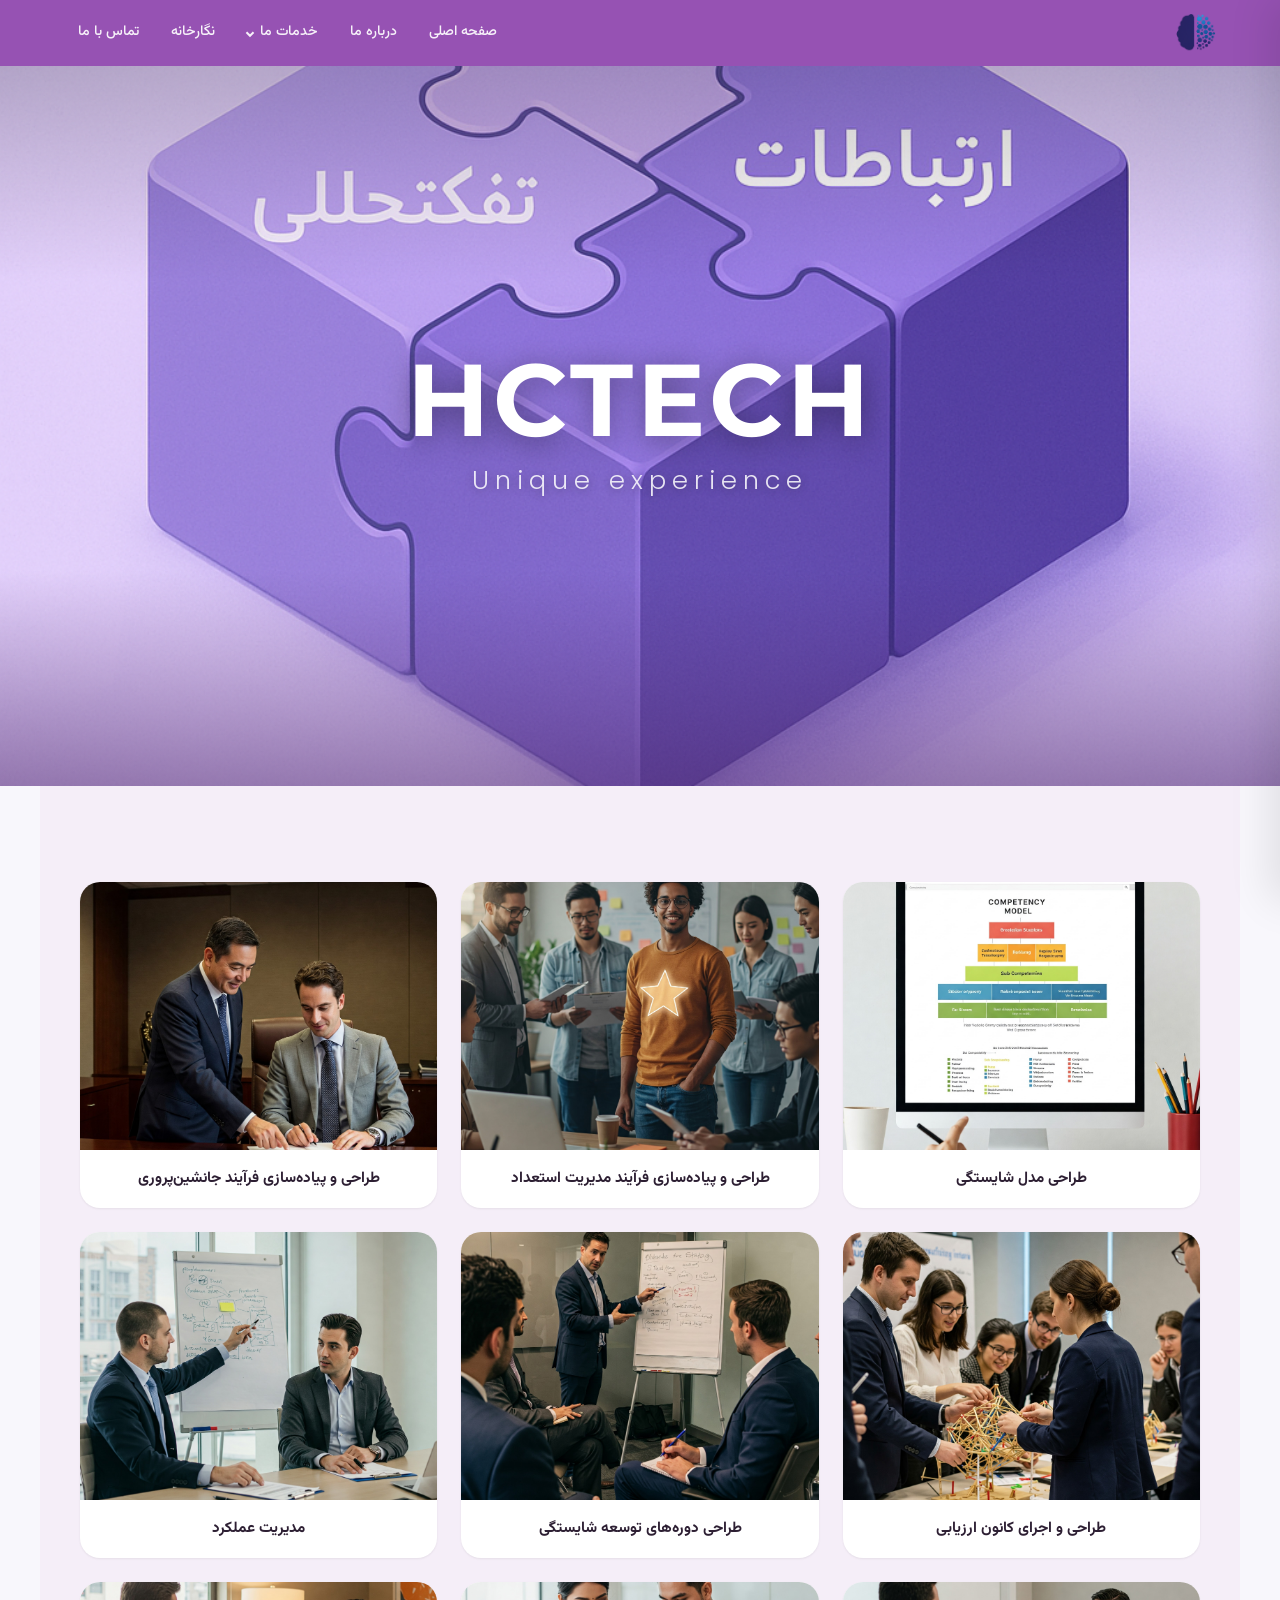
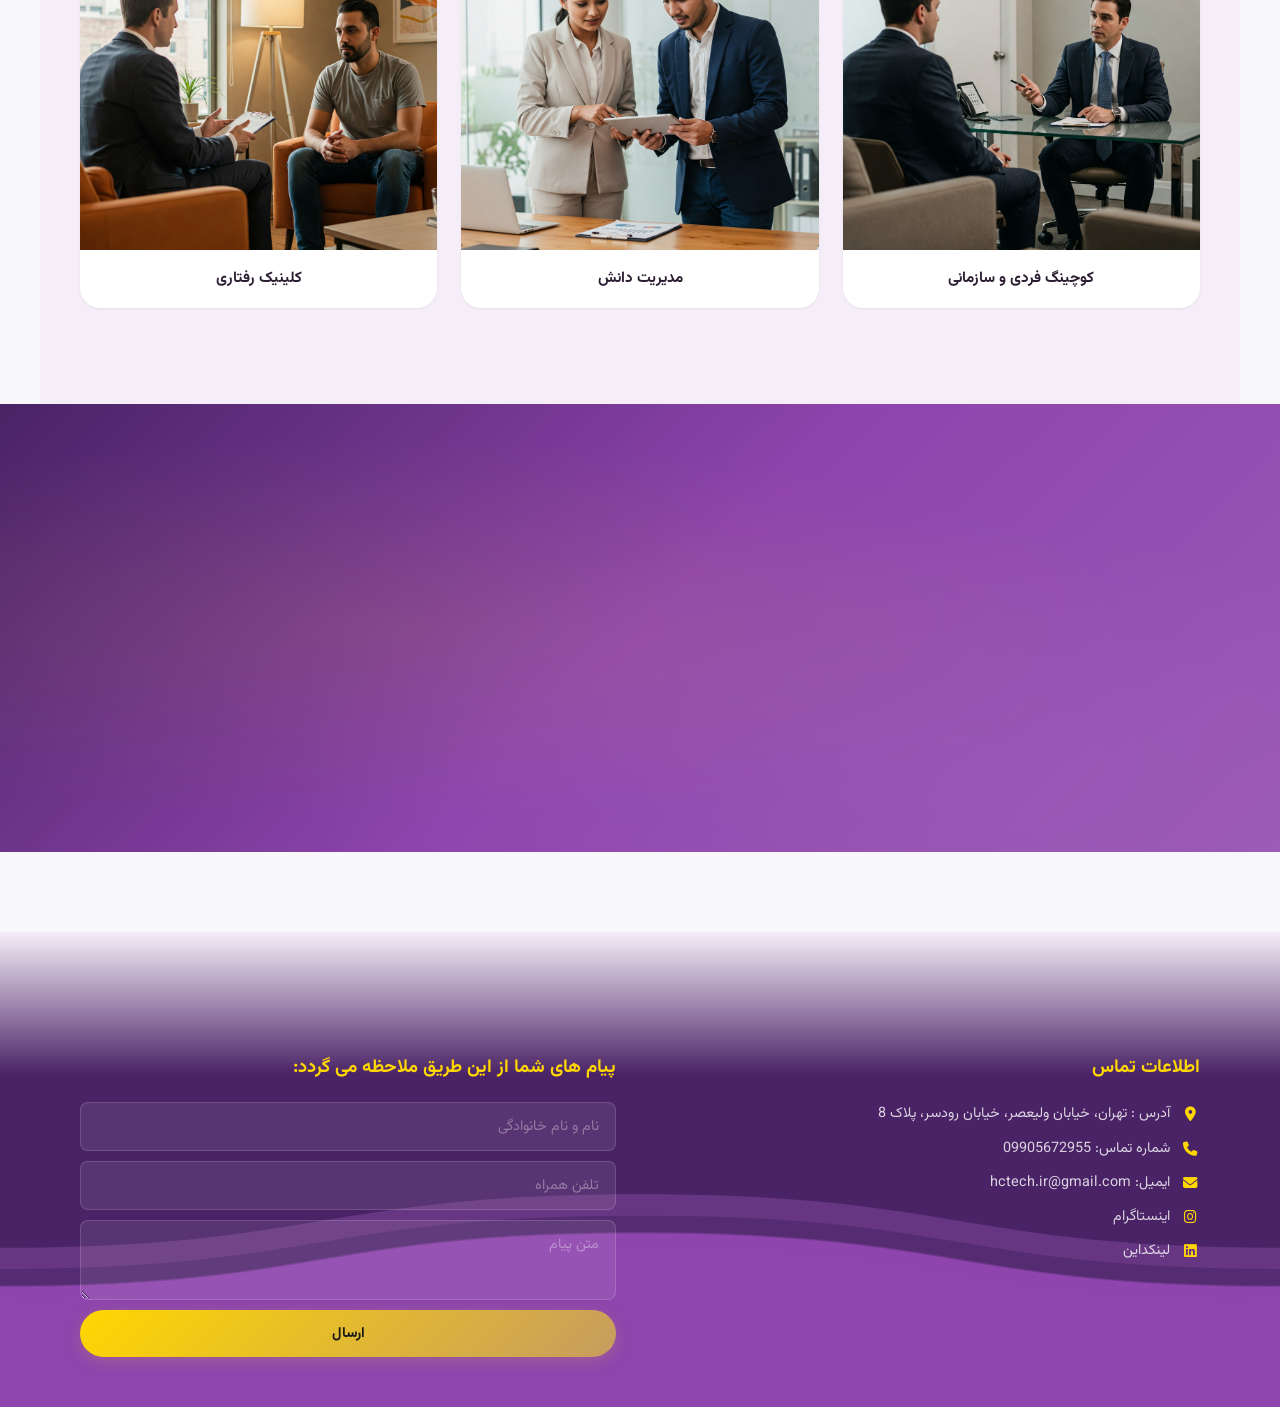
==== index.html @ 05dc85ad "Initial commit - HCTECH Premium v5.0" ====
<!DOCTYPE html>
<html lang="fa" dir="rtl">

<head>
    <meta charset="UTF-8">
    <meta name="viewport" content="width=device-width, initial-scale=1.0">
    <meta name="description"
        content="مدل شایستگی، مدیریت استعداد، مدیریت جانشین پروری، کانون ارزیابی، توسعه شایستگی، دوره های آموزشی، مدیریت عملکرد، مدیریت دانش، کلینیک رفتاری">
    <title>HCTECH | معماری فناوری‌های سرمایه انسانی</title>

    <!-- Preload فونت لوکال -->
    <link rel="preload" href="assets/fonts/Vazirmatn-Regular.ttf" as="font" type="font/ttf" crossorigin>
    <link rel="preload" href="assets/fonts/Vazirmatn-Bold.ttf" as="font" type="font/ttf" crossorigin>

    <!-- Styles -->
    <link rel="stylesheet" href="css/main.css">
    <link rel="stylesheet" href="css/animations.css">

    <!-- Font Awesome -->
    <link rel="stylesheet" href="https://cdnjs.cloudflare.com/ajax/libs/font-awesome/6.5.1/css/all.min.css">

    <!-- Google Fonts برای برندینگ -->
    <link href="https://fonts.googleapis.com/css2?family=Montserrat:wght@700&family=Poppins:wght@300&display=swap"
        rel="stylesheet">
</head>

<body>

    <!-- ==========================================
    HEADER
    =========================================== -->
    <header class="header">
        <div class="header-container">
            <a href="index.html" class="logo-link">
                <img src="./images/logo.png" alt="HCTECH" class="logo">
            </a>
            <nav>
                <ul>
                    <li><a href="index.html" class="active">صفحه اصلی</a></li>
                    <li><a href="about.html">درباره ما</a></li>
                    <li class="dropdown">
                        <a href="#" class="dropdown-btn">خدمات ما</a>
                        <div class="dropdown-content">
                            <a href="competency.html">طراحی مدل شایستگی</a>
                            <a href="tm.html">مدیریت استعداد</a>
                            <a href="sp.html">جانشین‌پروری</a>
                            <a href="assessmentcenter.html">کانون ارزیابی</a>
                            <a href="#">دوره‌های توسعه شایستگی</a>
                            <a href="#">مدیریت عملکرد</a>
                            <a href="#">کوچینگ</a>
                            <a href="#">مدیریت دانش</a>
                            <a href="#">کلینیک رفتاری</a>
                        </div>
                    </li>
                    <li><a href="#gallery">نگارخانه</a></li>
                    <li><a href="contact.html">تماس با ما</a></li>
                </ul>
            </nav>
        </div>
    </header>

    <!-- ==========================================
    VIDEO SECTION
    =========================================== -->
    <section class="video-section">
        <div class="video-wrapper">
            <video autoplay muted loop playsinline id="hero-video" poster="./images/model.png">
                <source src="./video/video 1.mp4" type="video/mp4">
            </video>
            <div class="video-overlay-text fade-in">
                <h1 class="video-overlay-title">HCTECH</h1>
                <p class="video-overlay-subtitle">Unique experience</p>
            </div>
        </div>
    </section>

    <!-- ==========================================
    SERVICES
    =========================================== -->
    <section id="services" class="services stagger-children">
        <div class="service-card">
            <a href="competency.html">
                <img src="./images/competency/competencymodelindex.jpg" alt="طراحی مدل شایستگی" loading="lazy">
                <h2>طراحی مدل شایستگی</h2>
            </a>
        </div>
        <div class="service-card">
            <a href="tm.html">
                <img src="./images/talent_managment/talentmanagmentindex.jpg" alt="مدیریت استعداد" loading="lazy">
                <h2>طراحی و پیاده‌سازی فرآیند مدیریت استعداد</h2>
            </a>
        </div>
        <div class="service-card">
            <a href="sp.html">
                <img src="./images/Succession_management/succissionplaningindex.jpg" alt="جانشین‌پروری" loading="lazy">
                <h2>طراحی و پیاده‌سازی فرآیند جانشین‌پروری</h2>
            </a>
        </div>
        <div class="service-card">
            <a href="assessmentcenter.html">
                <img src="./images/assessmentcenterindex.jpg" alt="کانون ارزیابی" loading="lazy">
                <h2>طراحی و اجرای کانون ارزیابی</h2>
            </a>
        </div>
        <div class="service-card">
            <img src="./images/learning/learningindex.jpg" alt="دوره‌های توسعه شایستگی" loading="lazy">
            <h2>طراحی دوره‌های توسعه شایستگی</h2>
        </div>
        <div class="service-card">
            <img src="./images/Performance_Management/PerformanceManagementindex.jpg" alt="مدیریت عملکرد"
                loading="lazy">
            <h2>مدیریت عملکرد</h2>
        </div>
        <div class="service-card">
            <img src="./images/coaching/coachingindex.jpg" alt="کوچینگ" loading="lazy">
            <h2>کوچینگ فردی و سازمانی</h2>
        </div>
        <div class="service-card">
            <img src="./images/Knowledge_management/Knowledgemanagementindex.jpg" alt="مدیریت دانش" loading="lazy">
            <h2>مدیریت دانش</h2>
        </div>
        <div class="service-card">
            <img src="./images/Behavioral_clinic/Behavioralclinicindex.jpg" alt="کلینیک رفتاری" loading="lazy">
            <h2>کلینیک رفتاری</h2>
        </div>
    </section>

    <!-- ==========================================
    STATISTICS
    =========================================== -->
    <section class="statistics-section">
        <div class="statistics-container">
            <div class="stat-item fade-in-up">
                <div class="stat-icon"><i class="fas fa-users-cog"></i></div>
                <div class="stat-number">
                    <span class="counter" data-target="6000">0</span>
                    <span class="stat-unit">نفر</span>
                </div>
                <h3 class="stat-title">ارزیابی شده در کانون ارزیابی</h3>
            </div>
            <div class="stat-item fade-in-up">
                <div class="stat-icon"><i class="fas fa-graduation-cap"></i></div>
                <div class="stat-number">
                    <span class="counter" data-target="700">0</span>
                    <span class="stat-unit">نفر</span>
                </div>
                <h3 class="stat-title">توسعه یافته در دوره‌های توسعه</h3>
            </div>
            <div class="stat-item fade-in-up">
                <div class="stat-icon"><i class="fas fa-chart-line"></i></div>
                <div class="stat-number">
                    <span class="counter" data-target="70">0</span>
                    <span class="stat-unit">مدل</span>
                </div>
                <h3 class="stat-title">مدل شایستگی طراحی شده</h3>
            </div>
        </div>
    </section>

    <!-- ==========================================
    FOOTER
    =========================================== -->
    <footer>
        <div class="wave-container">
            <svg viewBox="0 0 120 28" preserveAspectRatio="none">
                <defs>
                    <filter id="goo">
                        <feGaussianBlur in="SourceGraphic" stdDeviation="1" result="blur" />
                        <feColorMatrix in="blur" mode="matrix" values="1 0 0 0 0  0 1 0 0 0  0 0 1 0 0  0 0 0 13 -9"
                            result="goo" />
                        <xfeBlend in="SourceGraphic" in2="goo" />
                    </filter>
                    <path id="wave"
                        d="M 0,10 C 30,10 30,15 60,15 90,15 90,10 120,10 150,10 150,15 180,15 210,15 210,10 240,10 v 28 h -240 z" />
                </defs>
                <use id="wave3" class="wave" xlink:href="#wave" x="0" y="-2"></use>
                <use id="wave2" class="wave" xlink:href="#wave" x="0" y="0"></use>
                <g class="gooeff" filter="url(#goo)">
                    <circle class="drop drop1" cx="20" cy="2" r="8.8" />
                    <circle class="drop drop2" cx="25" cy="2.5" r="7.5" />
                    <circle class="drop drop3" cx="16" cy="2.8" r="9.2" />
                    <circle class="drop drop4" cx="18" cy="2" r="8.8" />
                    <circle class="drop drop5" cx="22" cy="2.5" r="7.5" />
                    <circle class="drop drop6" cx="26" cy="2.8" r="9.2" />
                    <circle class="drop drop1" cx="5" cy="4.4" r="8.8" />
                    <circle class="drop drop2" cx="5" cy="4.1" r="7.5" />
                    <circle class="drop drop3" cx="8" cy="3.8" r="9.2" />
                    <circle class="drop drop4" cx="3" cy="4.4" r="8.8" />
                    <circle class="drop drop5" cx="7" cy="4.1" r="7.5" />
                    <circle class="drop drop6" cx="10" cy="4.3" r="9.2" />
                    <circle class="drop drop1" cx="1.2" cy="5.4" r="8.8" />
                    <circle class="drop drop2" cx="5.2" cy="5.1" r="7.5" />
                    <circle class="drop drop3" cx="10.2" cy="5.3" r="9.2" />
                    <circle class="drop drop4" cx="3.2" cy="5.4" r="8.8" />
                    <circle class="drop drop5" cx="14.2" cy="5.1" r="7.5" />
                    <circle class="drop drop6" cx="17.2" cy="4.8" r="9.2" />
                    <use id="wave1" class="wave" xlink:href="#wave" x="0" y="1" />
                </g>
            </svg>
        </div>
        <div class="footer-container">
            <div class="contact-info">
                <h3>اطلاعات تماس</h3>
                <p><i class="fas fa-map-marker-alt"></i> آدرس : تهران، خیابان ولیعصر، خیابان رودسر، پلاک 8</p>
                <p><i class="fas fa-phone"></i> شماره تماس: 09905672955</p>
                <p><i class="fas fa-envelope"></i> ایمیل: hctech.ir@gmail.com</p>
                <p><i class="fab fa-instagram"></i> <a href="#">اینستاگرام</a></p>
                <p><i class="fab fa-linkedin"></i> <a href="#">لینکداین</a></p>
            </div>
            <div class="message-box">
                <h3>پیام های شما از این طریق ملاحظه می گردد:</h3>
                <form>
                    <input type="text" placeholder="نام و نام خانوادگی" required>
                    <input type="email" placeholder="تلفن همراه" required>
                    <textarea placeholder="متن پیام" required></textarea>
                    <button type="submit">ارسال</button>
                </form>
            </div>
        </div>
    </footer>

    <script src="js/main.js"></script>
</body>

</html>
---- css/main.css ----
/* ========================================
   HCTECH PREMIUM CSS v5.0
   طراحی از صفر — مینیمال لوکس
   ======================================== */

/* ===========================================
   ۱. @font-face — فونت لوکال Vazirmatn
   =========================================== */
@font-face {
    font-family: 'Vazirmatn';
    src: url('../assets/fonts/Vazirmatn-Light.ttf') format('truetype');
    font-weight: 300;
    font-style: normal;
    font-display: swap;
}

@font-face {
    font-family: 'Vazirmatn';
    src: url('../assets/fonts/Vazirmatn-Regular.ttf') format('truetype');
    font-weight: 400;
    font-style: normal;
    font-display: swap;
}

@font-face {
    font-family: 'Vazirmatn';
    src: url('../assets/fonts/Vazirmatn-Medium.ttf') format('truetype');
    font-weight: 500;
    font-style: normal;
    font-display: swap;
}

@font-face {
    font-family: 'Vazirmatn';
    src: url('../assets/fonts/Vazirmatn-Bold.ttf') format('truetype');
    font-weight: 700;
    font-style: normal;
    font-display: swap;
}

/* ===========================================
   ۲. CSS Variables — Design Tokens
   =========================================== */
:root {
    --color-primary: #8e44ad;
    --color-primary-light: #9b59b6;
    --color-primary-lighter: #c39bd3;
    --color-primary-dark: #4a2366;
    --color-primary-bg: #f5eef8;
    --color-accent: #FFD700;
    --color-gold: #c79c60;
    --color-white: #ffffff;
    --color-white-soft: #fafafa;
    --color-gray-50: #f8f9fa;
    --color-gray-100: #f3f4f6;
    --color-gray-200: #e5e7eb;
    --color-gray-300: #d1d5db;
    --color-gray-400: #9ca3af;
    --color-gray-500: #6b7280;
    --color-gray-600: #4b5563;
    --color-text: #2d1f33;
    --color-text-secondary: #5c4d63;
    --color-text-muted: #8a7d91;
    --glass-bg: rgba(255, 255, 255, 0.6);
    --glass-bg-strong: rgba(255, 255, 255, 0.85);
    --glass-border: 1px solid rgba(255, 255, 255, 0.6);
    --glass-blur: blur(16px) saturate(180%);
    --shadow-sm: 0 1px 3px rgba(0, 0, 0, 0.04), 0 1px 2px rgba(0, 0, 0, 0.03);
    --shadow-md: 0 4px 16px -4px rgba(0, 0, 0, 0.06), 0 2px 8px -4px rgba(0, 0, 0, 0.03);
    --shadow-lg: 0 12px 30px -8px rgba(0, 0, 0, 0.08), 0 4px 12px -6px rgba(0, 0, 0, 0.04);
    --shadow-xl: 0 20px 50px -10px rgba(0, 0, 0, 0.1), 0 8px 20px -8px rgba(0, 0, 0, 0.05);
    --radius-sm: 8px;
    --radius-md: 14px;
    --radius-lg: 20px;
    --radius-xl: 24px;
    --radius-2xl: 30px;
    --radius-full: 9999px;
    --transition-fast: 0.15s ease;
    --transition-base: 0.25s ease;
    --transition-slow: 0.4s ease;
    --section-gap: clamp(3rem, 8vw, 6rem);
    --container-padding: clamp(1rem, 4vw, 2.5rem);
    --container-max: 1200px;
}

/* ===========================================
   ۳. Reset
   =========================================== */
*,
*::before,
*::after {
    margin: 0;
    padding: 0;
    box-sizing: border-box;
}

html {
    scroll-behavior: smooth;
    font-size: 16px;
    -webkit-text-size-adjust: 100%;
}

body {
    font-family: 'Vazirmatn', 'Vazir', Tahoma, system-ui, -apple-system, sans-serif;
    background: #f8f7fc;
    color: var(--color-text);
    direction: rtl;
    line-height: 1.7;
    overflow-x: hidden;
    -webkit-font-smoothing: antialiased;
}

::selection {
    background: var(--color-primary);
    color: #fff;
}

img,
video {
    max-width: 100%;
    height: auto;
    display: block;
}

a {
    color: inherit;
    text-decoration: none;
}

ul {
    list-style: none;
}

button {
    cursor: pointer;
    font-family: inherit;
    border: none;
    background: none;
}

input,
textarea {
    font-family: inherit;
    font-size: inherit;
}

.container {
    max-width: var(--container-max);
    margin: 0 auto;
    padding: 0 var(--container-padding);
}

.section-title {
    font-size: clamp(1.6rem, 3.5vw, 2.4rem);
    color: var(--color-primary);
    text-align: center;
    margin-bottom: 3rem;
    font-weight: 700;
    position: relative;
}

.section-title::after {
    content: '';
    display: block;
    width: 60px;
    height: 3px;
    background: linear-gradient(90deg, var(--color-primary), var(--color-primary-light));
    margin: 14px auto 0;
    border-radius: 2px;
}

.text-center {
    text-align: center;
}

/* ===========================================
   ۴. Scrollbar
   =========================================== */
::-webkit-scrollbar {
    width: 6px;
}

::-webkit-scrollbar-track {
    background: transparent;
}

::-webkit-scrollbar-thumb {
    background: var(--color-primary-lighter);
    border-radius: 10px;
}

::-webkit-scrollbar-thumb:hover {
    background: var(--color-primary);
}

/* ===========================================
   ۵. HEADER
   =========================================== */
.header {
    position: sticky;
    top: 0;
    z-index: 1000;
    background: rgba(142, 68, 173, 0.92);
    backdrop-filter: blur(16px);
    -webkit-backdrop-filter: blur(16px);
    transition: background 0.3s ease, box-shadow 0.3s ease;
}

.header-scrolled {
    background: rgba(255, 255, 255, 0.94);
    backdrop-filter: blur(20px);
    -webkit-backdrop-filter: blur(20px);
    box-shadow: 0 2px 20px rgba(0, 0, 0, 0.06);
}

.header-container {
    display: flex;
    align-items: center;
    justify-content: space-between;
    max-width: 1200px;
    margin: 0 auto;
    padding: 0 1.5rem;
    height: 66px;
    transition: height 0.3s ease;
}

.header-scrolled .header-container {
    height: 58px;
}

/* لوگو — فقط یک تعریف */
.header .logo {
    height: 40px;
    width: auto;
    object-fit: contain;
    transition: height 0.3s ease;
    display: block;
}

.header-scrolled .logo {
    height: 34px;
}

/* Navigation */
.header nav {
    display: flex;
    align-items: center;
}

.header nav ul {
    display: flex;
    align-items: center;
    gap: 4px;
}

.header nav ul li {
    position: relative;
}

.header nav ul li>a {
    display: flex;
    align-items: center;
    gap: 3px;
    padding: 8px 14px;
    color: rgba(255, 255, 255, 0.92);
    font-size: 0.88rem;
    font-weight: 500;
    border-radius: 8px;
    transition: all 0.2s ease;
    white-space: nowrap;
}

.header nav ul li>a:hover {
    color: #fff;
    background: rgba(255, 255, 255, 0.12);
}

.header-scrolled nav ul li>a {
    color: #333;
}

.header-scrolled nav ul li>a:hover {
    color: #8e44ad;
    background: rgba(142, 68, 173, 0.06);
}

/* Dropdown */
.dropdown-btn::after {
    content: '';
    display: inline-block;
    width: 6px;
    height: 6px;
    border-left: 2px solid currentColor;
    border-bottom: 2px solid currentColor;
    transform: rotate(-45deg);
    margin-right: 4px;
    transition: transform 0.2s ease;
}

.dropdown:hover .dropdown-btn::after {
    transform: rotate(135deg);
}

.dropdown-content {
    position: absolute;
    top: calc(100% + 2px);
    right: 0;
    min-width: 250px;
    background: #fff;
    border-radius: 14px;
    box-shadow: 0 20px 50px rgba(0, 0, 0, 0.12), 0 0 0 1px rgba(0, 0, 0, 0.04);
    padding: 8px 0;
    opacity: 0;
    visibility: hidden;
    transform: translateY(4px);
    transition: all 0.2s ease;
    z-index: 200;
}

.dropdown:hover .dropdown-content {
    opacity: 1;
    visibility: visible;
    transform: translateY(0);
}

.dropdown-content a {
    display: block !important;
    padding: 11px 20px !important;
    color: #333 !important;
    font-size: 0.85rem !important;
    font-weight: 400 !important;
    text-align: right !important;
    border-radius: 0 !important;
    margin: 0 !important;
    transition: all 0.15s ease !important;
}

.dropdown-content a:hover {
    background: #f5eef8 !important;
    color: #8e44ad !important;
    padding-right: 26px !important;
}

/* Hamburger */
.hamburger {
    display: none;
    flex-direction: column;
    gap: 5px;
    cursor: pointer;
    z-index: 3001;
    padding: 6px;
}

.hamburger span {
    display: block;
    width: 24px;
    height: 2px;
    background: #fff;
    border-radius: 2px;
    transition: all 0.3s ease;
}

.header-scrolled .hamburger span {
    background: #8e44ad;
}

.hamburger.active span:nth-child(1) {
    transform: translateY(7px) rotate(45deg);
}

.hamburger.active span:nth-child(2) {
    opacity: 0;
}

.hamburger.active span:nth-child(3) {
    transform: translateY(-7px) rotate(-45deg);
}

/* Mobile Menu */
.mobile-menu {
    position: fixed;
    top: 0;
    right: 0;
    width: min(300px, 82vw);
    height: 100vh;
    height: 100dvh;
    background: #fff;
    z-index: 3000;
    transform: translateX(100%);
    transition: transform 0.35s cubic-bezier(0.4, 0, 0.2, 1);
    padding: 80px 20px 30px;
    display: flex;
    flex-direction: column;
    gap: 2px;
    box-shadow: -10px 0 40px rgba(0, 0, 0, 0.1);
    overflow-y: auto;
}

.mobile-menu.active {
    transform: translateX(0);
}

.mobile-menu a {
    display: block;
    padding: 13px 16px;
    font-size: 0.98rem;
    font-weight: 500;
    color: #333;
    border-radius: 10px;
    transition: all 0.2s ease;
}

.mobile-menu a:hover {
    background: #f5eef8;
    color: #8e44ad;
}

.mobile-menu .dropdown-services {
    border-top: 1px solid #eee;
    margin-top: 6px;
    padding-top: 6px;
}

.mobile-menu .dropdown-services a {
    font-size: 0.88rem;
    padding-right: 22px;
    color: #555;
}

.mobile-menu-overlay {
    position: fixed;
    inset: 0;
    background: rgba(0, 0, 0, 0.4);
    z-index: 2999;
    opacity: 0;
    visibility: hidden;
    transition: all 0.3s ease;
}

.mobile-menu-overlay.active {
    opacity: 1;
    visibility: visible;
}

@media (max-width: 991px) {
    .header nav {
        display: none;
    }

    .hamburger {
        display: flex;
    }
}

@media (max-width: 480px) {
    .header-container {
        height: 58px;
        padding: 0 1rem;
    }

    .header .logo {
        height: 32px;
    }
}

/* ===========================================
   ۶. INDEX PAGE — Video Section
   =========================================== */
.video-section {
    position: relative;
    background: #000;
}

.video-wrapper {
    position: relative;
    width: 100%;
    aspect-ratio: 16/9;
    max-height: 85vh;
    overflow: hidden;
}

.video-wrapper::after {
    content: '';
    position: absolute;
    inset: 0;
    background: linear-gradient(to bottom, rgba(0, 0, 0, 0.2) 0%, rgba(0, 0, 0, 0) 30%, rgba(0, 0, 0, 0) 70%, rgba(74, 35, 102, 0.5) 100%);
    pointer-events: none;
    z-index: 2;
}

#hero-video {
    width: 100%;
    height: 100%;
    object-fit: cover;
    position: absolute;
    top: 0;
    left: 0;
}

.video-overlay-text {
    position: absolute;
    top: 50%;
    left: 50%;
    transform: translate(-50%, -50%);
    z-index: 3;
    text-align: center;
    pointer-events: none;
}

.video-overlay-title {
    font-family: 'Montserrat', system-ui, -apple-system, sans-serif;
    font-size: clamp(3rem, 8vw, 7rem);
    font-weight: 700;
    color: #fff;
    letter-spacing: 4px;
    text-shadow: 0 4px 30px rgba(0, 0, 0, 0.4);
    line-height: 1;
    margin-bottom: 0.5rem;
}

.video-overlay-subtitle {
    font-family: 'Poppins', system-ui, -apple-system, sans-serif;
    font-size: clamp(1rem, 2.5vw, 1.6rem);
    color: rgba(255, 255, 255, 0.85);
    letter-spacing: 6px;
    font-weight: 300;
    text-shadow: 0 2px 10px rgba(0, 0, 0, 0.3);
}

/* ===========================================
   ۷. Services Grid
   =========================================== */
.services {
    display: grid;
    grid-template-columns: repeat(auto-fill, minmax(280px, 1fr));
    gap: 1.5rem;
    padding: var(--section-gap) var(--container-padding);
    background: var(--color-primary-bg);
    max-width: var(--container-max);
    margin: 0 auto;
}

.service-card {
    background: #fff;
    border-radius: var(--radius-lg);
    overflow: hidden;
    box-shadow: var(--shadow-sm);
    transition: all 0.35s ease;
    cursor: pointer;
}

.service-card:hover {
    transform: translateY(-6px);
    box-shadow: var(--shadow-lg);
}

.service-card img {
    width: 100%;
    aspect-ratio: 4/3;
    object-fit: cover;
    transition: transform 0.5s ease;
}

.service-card:hover img {
    transform: scale(1.04);
}

.service-card h2 {
    padding: 1rem 1.2rem;
    font-size: 0.95rem;
    font-weight: 600;
    color: var(--color-text);
    transition: color 0.2s ease;
    text-align: center;
}

.service-card:hover h2 {
    color: var(--color-primary);
}

.service-card a {
    display: block;
    color: inherit;
}

/* ===========================================
   ۸. Statistics
   =========================================== */
.statistics-section {
    background: linear-gradient(135deg, #4a2366 0%, #8e44ad 50%, #9b59b6 100%);
    padding: var(--section-gap) 0;
    margin-bottom: 80px;
    position: relative;
    overflow: hidden;
}

.statistics-section::before {
    content: '';
    position: absolute;
    inset: 0;
    background: radial-gradient(ellipse at 30% 50%, rgba(255, 215, 0, 0.08) 0%, transparent 60%),
        radial-gradient(ellipse at 70% 80%, rgba(255, 255, 255, 0.04) 0%, transparent 50%);
    pointer-events: none;
}

.statistics-container {
    display: grid;
    grid-template-columns: repeat(auto-fit, minmax(260px, 1fr));
    gap: 2rem;
    max-width: var(--container-max);
    margin: 0 auto;
    padding: 0 var(--container-padding);
}

.stat-item {
    background: rgba(255, 255, 255, 0.1);
    backdrop-filter: blur(10px);
    -webkit-backdrop-filter: blur(10px);
    border: 1px solid rgba(255, 255, 255, 0.15);
    border-radius: var(--radius-lg);
    padding: 2rem 1.5rem;
    text-align: center;
    transition: all 0.3s ease;
}

.stat-item:hover {
    background: rgba(255, 255, 255, 0.16);
    transform: translateY(-4px);
    box-shadow: 0 12px 30px rgba(0, 0, 0, 0.15);
}

.stat-icon {
    font-size: 2.4rem;
    color: var(--color-accent);
    margin-bottom: 1rem;
}

.stat-number {
    font-size: 2.8rem;
    font-weight: 800;
    color: #fff;
    display: flex;
    align-items: center;
    justify-content: center;
    gap: 4px;
}

.stat-unit {
    font-size: 1.2rem;
    color: rgba(255, 255, 255, 0.6);
    font-weight: 400;
}

.stat-title {
    font-size: 0.92rem;
    color: rgba(255, 255, 255, 0.8);
    margin-top: 0.5rem;
    font-weight: 400;
}

/* ===========================================
   ۹. FOOTER
   =========================================== */
footer {
    position: relative;
    color: #fff;
    text-align: center;
    overflow: hidden;
    padding: 120px 0 50px;
    background: linear-gradient(180deg, var(--color-primary-bg) 0%, var(--color-primary-dark) 30%);
}

.footer-container {
    display: flex;
    justify-content: space-between;
    gap: 3rem;
    max-width: var(--container-max);
    margin: 0 auto;
    padding: 0 var(--container-padding);
    text-align: right;
    position: relative;
    z-index: 2;
}

.contact-info,
.message-box {
    width: 48%;
}

.contact-info h3,
.message-box h3 {
    color: var(--color-accent);
    margin-bottom: 1.2rem;
    font-size: 1.15rem;
}

.contact-info p {
    display: flex;
    align-items: center;
    gap: 10px;
    margin-bottom: 0.6rem;
    color: rgba(255, 255, 255, 0.8);
    font-size: 0.9rem;
}

.contact-info i {
    color: var(--color-accent);
    width: 20px;
    text-align: center;
}

.contact-info a {
    color: rgba(255, 255, 255, 0.8);
    transition: color 0.2s ease;
}

.contact-info a:hover {
    color: var(--color-accent);
}

.message-box form {
    display: flex;
    flex-direction: column;
    gap: 10px;
}

.message-box input,
.message-box textarea {
    padding: 12px 16px;
    border: 1px solid rgba(255, 255, 255, 0.15);
    border-radius: var(--radius-sm);
    background: rgba(255, 255, 255, 0.08);
    color: #fff;
    font-size: 0.9rem;
    transition: all 0.2s ease;
}

.message-box input:focus,
.message-box textarea:focus {
    outline: none;
    border-color: var(--color-accent);
    background: rgba(255, 255, 255, 0.14);
}

.message-box input::placeholder,
.message-box textarea::placeholder {
    color: rgba(255, 255, 255, 0.35);
}

.message-box textarea {
    min-height: 80px;
    resize: vertical;
}

.message-box button {
    padding: 12px 20px;
    background: linear-gradient(135deg, var(--color-accent), var(--color-gold));
    color: #1a1a1a;
    border: none;
    border-radius: var(--radius-full);
    font-weight: 700;
    font-size: 0.9rem;
    cursor: pointer;
    transition: all 0.25s ease;
    box-shadow: 0 4px 15px rgba(199, 156, 96, 0.3);
}

.message-box button:hover {
    transform: translateY(-3px);
    box-shadow: 0 8px 25px rgba(199, 156, 96, 0.4);
}

/* Wave */
.wave-container {
    position: absolute;
    bottom: 0;
    width: 100%;
    height: 100%;
    pointer-events: none;
}

.wave-container svg {
    width: 100%;
    overflow: visible;
    position: absolute;
    bottom: 0;
}

.wave {
    fill: var(--color-primary);
}

#wave1 {
    animation: waveSlide 8s linear infinite;
}

#wave2 {
    animation: waveSlide 12s linear infinite reverse;
    opacity: 0.6;
    fill: var(--color-primary-dark);
}

#wave3 {
    animation: waveSlide 16s linear infinite;
    opacity: 0.35;
    fill: var(--color-primary-light);
}

@keyframes waveSlide {
    to {
        transform: translateX(-100%);
    }
}

.drop {
    fill: var(--color-primary);
    animation: dropFloat 4s ease-in-out infinite;
}

.drop1 {
    animation-duration: 3.5s;
}

.drop2 {
    animation-delay: 1.2s;
    animation-duration: 3s;
}

.drop3 {
    animation-delay: 2.4s;
    animation-duration: 3.8s;
}

.drop4 {
    animation-delay: 0.6s;
    animation-duration: 4.2s;
}

.drop5 {
    animation-delay: 1.8s;
    animation-duration: 3.2s;
}

.drop6 {
    animation-delay: 3s;
    animation-duration: 4.5s;
}

@keyframes dropFloat {
    0% {
        transform: translateY(25px);
        opacity: 1;
    }

    40% {
        transform: translateY(-18px) scale(0.2);
        opacity: 0.6;
    }

    40.001% {
        transform: translateY(25px) scale(1);
        opacity: 1;
    }

    100% {
        transform: translateY(25px);
        opacity: 1;
    }
}

.gooeff {
    filter: url(#goo);
}

/* ===========================================
   ۱۰. RESPONSIVE
   =========================================== */
@media (max-width: 991px) {
    .footer-container {
        flex-direction: column;
        gap: 2rem;
    }

    .contact-info,
    .message-box {
        width: 100%;
    }
}

@media (max-width: 767px) {
    .services {
        grid-template-columns: repeat(2, 1fr);
        gap: 1rem;
    }

    .service-card h2 {
        font-size: 0.82rem;
        padding: 0.8rem;
    }

    .statistics-container {
        grid-template-columns: 1fr;
    }

    .stat-number {
        font-size: 2.2rem;
    }
}

@media (max-width: 480px) {
    .services {
        grid-template-columns: 1fr 1fr;
        gap: 0.7rem;
    }

    .video-overlay-title {
        font-size: 2rem;
    }

    .video-overlay-subtitle {
        font-size: 0.8rem;
        letter-spacing: 3px;
    }
}

@media (prefers-reduced-motion: reduce) {

    *,
    *::before,
    *::after {
        animation-duration: 0.01ms !important;
        transition-duration: 0.01ms !important;
    }
}

/* ===========================================
   صفحات داخلی
   =========================================== */
.page-hero {
    position: relative;
    background: linear-gradient(135deg, #4a2366 0%, #8e44ad 50%, #9b59b6 100%);
    padding: clamp(3rem, 8vw, 6rem) 0;
    text-align: center;
    color: #fff;
    overflow: hidden;
}

.page-hero::before {
    content: '';
    position: absolute;
    inset: 0;
    background: radial-gradient(ellipse at 30% 50%, rgba(255, 215, 0, 0.06) 0%, transparent 60%);
    pointer-events: none;
}

.page-hero-overlay {
    position: absolute;
    inset: 0;
    background: linear-gradient(135deg, rgba(74, 35, 102, 0.85), rgba(142, 68, 173, 0.7));
    z-index: 1;
}

.page-hero-content {
    position: relative;
    z-index: 2;
}

.page-hero-content h1 {
    font-size: clamp(2rem, 5vw, 3.5rem);
    font-weight: 800;
    margin-bottom: 0.5rem;
    letter-spacing: -0.02em;
}

.page-hero-content p {
    font-size: clamp(1rem, 2vw, 1.3rem);
    opacity: 0.8;
}

.our-story {
    padding: var(--section-gap) 0;
    background: #fff;
}

.story-content {
    display: grid;
    grid-template-columns: 1fr 1fr;
    gap: clamp(2rem, 5vw, 4rem);
    align-items: center;
}

.story-text h1 {
    font-size: clamp(1.8rem, 3.5vw, 2.5rem);
    color: var(--color-primary);
    margin-bottom: 1.5rem;
    font-weight: 700;
}

.story-text p {
    margin-bottom: 1rem;
    font-size: 0.95rem;
    color: var(--color-text-secondary);
    line-height: 1.9;
    text-align: justify;
}

.story-image img {
    width: 100%;
    border-radius: var(--radius-xl);
    box-shadow: var(--shadow-lg);
    transition: transform 0.4s ease;
}

.story-image img:hover {
    transform: scale(1.02);
}

.achievements {
    background: linear-gradient(135deg, #4a2366 0%, #8e44ad 50%, #9b59b6 100%);
    padding: var(--section-gap) 0;
    color: #fff;
    position: relative;
}

.achievements .section-title {
    color: #fff;
}

.achievements .section-title::after {
    background: rgba(255, 255, 255, 0.4);
}

.stats-grid {
    display: grid;
    grid-template-columns: repeat(4, 1fr);
    gap: 1.5rem;
}

.stats-grid .stat-item {
    background: rgba(255, 255, 255, 0.1);
    backdrop-filter: blur(10px);
    -webkit-backdrop-filter: blur(10px);
    border: 1px solid rgba(255, 255, 255, 0.15);
    border-radius: var(--radius-lg);
    padding: 2rem 1rem;
    text-align: center;
    transition: all 0.3s ease;
}

.stats-grid .stat-item:hover {
    background: rgba(255, 255, 255, 0.16);
    transform: translateY(-4px);
}

.stats-grid .stat-item i {
    font-size: 2.2rem;
    margin-bottom: 0.8rem;
    color: var(--color-accent);
}

.stats-grid .stat-item h3 {
    font-size: 2rem;
    font-weight: 800;
    margin-bottom: 0.3rem;
}

.stats-grid .stat-item p {
    font-size: 0.85rem;
    opacity: 0.8;
}

.our-values {
    padding: var(--section-gap) 0;
    background: var(--color-primary-bg);
}

.values-grid {
    display: grid;
    grid-template-columns: repeat(3, 1fr);
    gap: 1.5rem;
}

.value-card {
    background: #fff;
    border-radius: var(--radius-lg);
    padding: 2rem 1.5rem;
    text-align: center;
    box-shadow: var(--shadow-sm);
    transition: all 0.3s ease;
}

.value-card:hover {
    transform: translateY(-6px);
    box-shadow: var(--shadow-lg);
}

.value-card i {
    font-size: 2.4rem;
    color: var(--color-primary);
    margin-bottom: 1rem;
}

.value-card h3 {
    color: var(--color-primary);
    margin-bottom: 0.5rem;
    font-size: 1.2rem;
}

.value-card p {
    color: var(--color-text-secondary);
    font-size: 0.9rem;
}

@media (max-width: 991px) {
    .story-content {
        grid-template-columns: 1fr;
    }

    .stats-grid {
        grid-template-columns: repeat(2, 1fr);
    }

    .values-grid {
        grid-template-columns: repeat(2, 1fr);
    }
}

@media (max-width: 767px) {
    .stats-grid {
        grid-template-columns: repeat(2, 1fr);
    }

    .values-grid {
        grid-template-columns: 1fr;
    }
}

@media (max-width: 480px) {
    .stats-grid {
        grid-template-columns: 1fr;
    }
}

/* CONTACT */
.contact-hero {
    position: relative;
    background: linear-gradient(180deg, #4a2366 0%, #3a1a52 100%);
    min-height: 600px;
    display: flex;
    align-items: center;
    justify-content: center;
    text-align: center;
    overflow: hidden;
}

.contact-hero-overlay {
    position: absolute;
    inset: 0;
    background: radial-gradient(ellipse at center, rgba(142, 68, 173, 0.3) 0%, transparent 70%);
    pointer-events: none;
}

.contact-hero-lights {
    position: absolute;
    top: 0;
    left: 0;
    right: 0;
    height: 100%;
    pointer-events: none;
    z-index: 1;
}

.contact-hero-lights .light {
    position: absolute;
    width: 250px;
    opacity: 0.6;
    animation: lightFloat 6s ease-in-out infinite;
}

.light-1 {
    top: -30px;
    left: 5%;
    animation-delay: 0s;
}

.light-2 {
    top: -20px;
    left: 50%;
    transform: translateX(-50%);
    animation-delay: 2s;
}

.light-3 {
    top: -40px;
    right: 5%;
    animation-delay: 4s;
}

@keyframes lightFloat {

    0%,
    100% {
        transform: translateY(0);
    }

    50% {
        transform: translateY(20px);
    }
}

.contact-hero-content {
    position: relative;
    z-index: 2;
    padding-top: 60px;
}

.contact-hero-handwriting {
    font-family: 'Great Vibes', cursive;
    font-size: clamp(2rem, 5vw, 3rem);
    color: #fff;
    margin: 0;
    text-shadow: 0 2px 10px rgba(0, 0, 0, 0.3);
}

.contact-hero-line {
    width: 60px;
    vertical-align: middle;
    margin: 0 10px;
}

.contact-hero-brand {
    font-family: 'Times New Roman', serif;
    font-size: clamp(2rem, 4vw, 2.8rem);
    text-transform: uppercase;
    letter-spacing: 6px;
    color: var(--color-gold);
    margin: 10px 0;
    text-shadow: 0 2px 6px rgba(0, 0, 0, 0.3);
}

.contact-hero-desc {
    font-size: clamp(0.95rem, 2vw, 1.2rem);
    color: #e0e0e0;
    margin: 8px 0 30px;
}

.contact-hero-table {
    width: min(85%, 700px);
    margin: 0 auto;
    position: relative;
    z-index: 2;
    margin-top: -40px;
    filter: drop-shadow(0 10px 30px rgba(0, 0, 0, 0.3));
}

.contact-main {
    padding: clamp(4rem, 10vw, 8rem) 0 var(--section-gap);
    background: var(--color-primary-bg);
}

.contact-grid {
    display: grid;
    grid-template-columns: 1fr 1fr;
    gap: 2rem;
}

.contact-info-card,
.contact-form-card {
    background: #fff;
    border-radius: var(--radius-xl);
    padding: 2rem;
    box-shadow: var(--shadow-md);
}

.contact-info-card h2,
.contact-form-card h2 {
    color: var(--color-primary);
    font-size: 1.4rem;
    margin-bottom: 1.5rem;
    font-weight: 700;
}

.contact-detail {
    display: flex;
    align-items: flex-start;
    gap: 12px;
    margin-bottom: 1.2rem;
}

.contact-detail i {
    font-size: 1.2rem;
    color: var(--color-primary);
    margin-top: 3px;
    width: 22px;
}

.contact-detail h3 {
    font-size: 0.95rem;
    color: var(--color-primary);
    margin-bottom: 2px;
}

.contact-detail p,
.contact-detail a {
    font-size: 0.9rem;
    color: var(--color-text-secondary);
}

.contact-detail a:hover {
    color: var(--color-primary);
}

.contact-social {
    margin-top: 2rem;
}

.contact-social h3 {
    font-size: 0.95rem;
    color: var(--color-primary);
    margin-bottom: 0.8rem;
}

.social-icons {
    display: flex;
    gap: 0.6rem;
}

.social-icon {
    width: 40px;
    height: 40px;
    background: var(--color-primary-bg);
    border-radius: 50%;
    display: flex;
    align-items: center;
    justify-content: center;
    color: var(--color-primary);
    font-size: 1.1rem;
    transition: all 0.25s ease;
}

.social-icon:hover {
    background: var(--color-primary);
    color: #fff;
    transform: translateY(-3px);
}

.contact-form-card>p {
    color: var(--color-text-muted);
    margin-bottom: 1.5rem;
    font-size: 0.9rem;
}

.form-group {
    margin-bottom: 1rem;
    text-align: right;
}

.form-group label {
    display: block;
    margin-bottom: 4px;
    font-weight: 500;
    font-size: 0.88rem;
    color: var(--color-text);
}

.form-group input,
.form-group textarea {
    width: 100%;
    padding: 12px 16px;
    border: 2px solid #e5e7eb;
    border-radius: var(--radius-sm);
    font-size: 0.9rem;
    transition: all 0.25s ease;
    background: #fafafa;
    color: var(--color-text);
}

.form-group input:focus,
.form-group textarea:focus {
    outline: none;
    border-color: var(--color-primary);
    background: #fff;
    box-shadow: 0 0 0 3px rgba(142, 68, 173, 0.06);
}

.form-group textarea {
    resize: vertical;
    min-height: 100px;
}

.submit-btn {
    width: 100%;
    padding: 14px;
    background: linear-gradient(135deg, var(--color-primary), var(--color-primary-light));
    color: #fff;
    border: none;
    border-radius: var(--radius-full);
    font-weight: 700;
    font-size: 1rem;
    cursor: pointer;
    transition: all 0.25s ease;
    box-shadow: 0 4px 15px rgba(142, 68, 173, 0.2);
}

.submit-btn:hover {
    transform: translateY(-3px);
    box-shadow: 0 8px 25px rgba(142, 68, 173, 0.3);
}

.map-section {
    padding: 0 0 var(--section-gap);
    background: var(--color-primary-bg);
}

.map-container {
    border-radius: var(--radius-xl);
    overflow: hidden;
    box-shadow: var(--shadow-lg);
}

@media (max-width: 767px) {
    .contact-grid {
        grid-template-columns: 1fr;
    }

    .contact-hero {
        min-height: 450px;
    }
}

/* COMPETENCY */
.intro-section {
    padding: var(--section-gap) 0;
    background: #fff;
}

.intro-content {
    max-width: 900px;
    margin: 0 auto;
}

.intro-text {
    background: #faf5ff;
    padding: 2rem;
    border-radius: var(--radius-lg);
    margin-bottom: 2rem;
    border-right: 4px solid var(--color-primary);
}

.intro-text p {
    margin-bottom: 1rem;
    line-height: 1.9;
    color: var(--color-text-secondary);
    text-align: justify;
}

.intro-image img {
    width: 100%;
    border-radius: var(--radius-lg);
    box-shadow: var(--shadow-md);
}

.competency-types {
    padding: var(--section-gap) 0;
    background: var(--color-gray-50);
}

.types-grid {
    display: grid;
    grid-template-columns: repeat(auto-fit, minmax(320px, 1fr));
    gap: 2rem;
}

.type-box {
    background: #fff;
    border-radius: var(--radius-lg);
    padding: 2rem;
    box-shadow: var(--shadow-sm);
    transition: all 0.3s ease;
    border-top: 4px solid var(--color-primary);
}

.type-box.type-technical {
    border-top-color: var(--color-gold);
}

.type-box:hover {
    transform: translateY(-5px);
    box-shadow: var(--shadow-lg);
}

.type-box h3 {
    color: var(--color-primary);
    margin-bottom: 1rem;
    font-size: 1.2rem;
}

.type-box p {
    color: var(--color-text-secondary);
    margin-bottom: 1rem;
    line-height: 1.8;
}

.type-box ul {
    padding-right: 20px;
    margin-bottom: 1rem;
}

.type-box ul li {
    list-style: disc;
    margin-bottom: 4px;
    color: var(--color-text-secondary);
    font-size: 0.9rem;
}

.type-box cite {
    font-size: 0.8rem;
    color: var(--color-text-muted);
    font-style: italic;
}

.research-section {
    padding: var(--section-gap) 0;
    background: #fff;
}

.table-wrapper {
    overflow-x: auto;
    border-radius: var(--radius-lg);
    box-shadow: var(--shadow-md);
}

.table-wrapper table {
    width: 100%;
    border-collapse: collapse;
    min-width: 700px;
}

.table-wrapper th {
    background: var(--color-primary);
    color: #fff;
    padding: 14px 16px;
    font-size: 0.9rem;
    font-weight: 600;
    white-space: nowrap;
}

.table-wrapper td {
    padding: 14px 16px;
    border-bottom: 1px solid #eee;
    font-size: 0.88rem;
    color: var(--color-text-secondary);
}

.table-wrapper tr:nth-child(even) td {
    background: #faf5ff;
}

.table-wrapper tr:hover td {
    background: #f0e6f5;
}

.global-stats {
    padding: var(--section-gap) 0;
    background: linear-gradient(135deg, #4a2366, #8e44ad);
    color: #fff;
}

.global-stats .section-title {
    color: #fff;
}

.global-stats .section-title::after {
    background: var(--color-accent);
}

.stats-dashboard {
    display: grid;
    grid-template-columns: repeat(auto-fit, minmax(280px, 1fr));
    gap: 1.5rem;
    margin-top: 2rem;
}

.stat-card {
    background: rgba(255, 255, 255, 0.1);
    backdrop-filter: blur(10px);
    -webkit-backdrop-filter: blur(10px);
    border: 1px solid rgba(255, 255, 255, 0.15);
    border-radius: var(--radius-lg);
    padding: 2rem;
    text-align: center;
    transition: all 0.3s ease;
}

.stat-card:hover {
    background: rgba(255, 255, 255, 0.16);
    transform: translateY(-4px);
}

.stat-card .stat-icon {
    font-size: 2.2rem;
    color: var(--color-accent);
    margin-bottom: 1rem;
}

.stat-card .stat-number {
    font-size: 2.5rem;
    font-weight: 800;
    margin-bottom: 0.5rem;
}

.stat-card h4 {
    font-size: 1rem;
    margin-bottom: 0.5rem;
}

.stat-card p {
    font-size: 0.85rem;
    opacity: 0.8;
    margin-bottom: 0.8rem;
}

.stat-card cite {
    font-size: 0.75rem;
    opacity: 0.6;
    font-style: italic;
}

.advantages-section {
    padding: var(--section-gap) 0;
    background: var(--color-primary-bg);
}

.advantages-grid {
    display: grid;
    grid-template-columns: repeat(auto-fit, minmax(300px, 1fr));
    gap: 1.5rem;
}

.advantage-card {
    background: #fff;
    border-radius: var(--radius-lg);
    padding: 1.8rem;
    box-shadow: var(--shadow-sm);
    transition: all 0.3s ease;
}

.advantage-card:hover {
    transform: translateY(-5px);
    box-shadow: var(--shadow-lg);
}

.advantage-icon {
    width: 50px;
    height: 50px;
    background: var(--color-primary-bg);
    border-radius: var(--radius-sm);
    display: flex;
    align-items: center;
    justify-content: center;
    font-size: 1.4rem;
    color: var(--color-primary);
    margin-bottom: 1rem;
}

.advantage-card h3 {
    color: var(--color-primary);
    font-size: 1.1rem;
    margin-bottom: 0.8rem;
}

.advantage-card p {
    color: var(--color-text-secondary);
    font-size: 0.9rem;
    line-height: 1.7;
    margin-bottom: 0.8rem;
}

.advantage-card ul {
    padding-right: 18px;
}

.advantage-card ul li {
    list-style: disc;
    font-size: 0.85rem;
    color: var(--color-text-secondary);
    margin-bottom: 3px;
}

.contact-cta {
    padding: var(--section-gap) 0;
    background: #fff;
}

.cta-box {
    background: linear-gradient(135deg, var(--color-primary), var(--color-primary-light));
    color: #fff;
    padding: 3rem 2rem;
    border-radius: var(--radius-xl);
    text-align: center;
    box-shadow: var(--shadow-lg);
}

.cta-box i {
    font-size: 3rem;
    color: var(--color-accent);
    margin-bottom: 1rem;
}

.cta-box p {
    font-size: 1.1rem;
    margin-bottom: 1.5rem;
}

.cta-phone {
    display: inline-block;
    color: #fff;
    font-size: 1.6rem;
    font-weight: 700;
    padding: 0.8rem 2rem;
    border: 2px solid rgba(255, 255, 255, 0.4);
    border-radius: var(--radius-full);
    transition: all 0.25s ease;
}

.cta-phone:hover {
    background: #fff;
    color: var(--color-primary);
    border-color: #fff;
    transform: translateY(-3px);
}
---- css/animations.css ----
/* ========================================
   HCTECH PREMIUM ANIMATIONS v5.0
   ظریف، حرفه‌ای، بدون اغراق
   ======================================== */

/* ===========================================
   ۱. Fade In Up — اسکرول reveal پایه
   =========================================== */
.fade-in-up {
    opacity: 0;
    transform: translateY(30px);
    transition: opacity 0.7s ease, transform 0.7s ease;
}

.fade-in-up.visible {
    opacity: 1;
    transform: translateY(0);
}

/* ===========================================
   ۲. Fade In — فقط opacity
   =========================================== */
.fade-in {
    opacity: 0;
    transition: opacity 0.7s ease;
}

.fade-in.visible {
    opacity: 1;
}

/* ===========================================
   ۳. Slide In Right (از راست میاد → RTL)
   =========================================== */
.slide-in-right {
    opacity: 0;
    transform: translateX(-40px);
    transition: opacity 0.7s ease, transform 0.7s ease;
}

.slide-in-right.visible {
    opacity: 1;
    transform: translateX(0);
}

/* ===========================================
   ۴. Slide In Left (از چپ میاد → RTL)
   =========================================== */
.slide-in-left {
    opacity: 0;
    transform: translateX(40px);
    transition: opacity 0.7s ease, transform 0.7s ease;
}

.slide-in-left.visible {
    opacity: 1;
    transform: translateX(0);
}

/* ===========================================
   ۵. Scale In — بزرگ شدن نرم
   =========================================== */
.scale-in {
    opacity: 0;
    transform: scale(0.9);
    transition: opacity 0.6s ease, transform 0.6s ease;
}

.scale-in.visible {
    opacity: 1;
    transform: scale(1);
}

/* ===========================================
   ۶. Stagger Children — بچه‌ها با تاخیر
   =========================================== */
.stagger-children>* {
    opacity: 0;
    transform: translateY(20px);
    transition: opacity 0.5s ease, transform 0.5s ease;
}

.stagger-children.visible>*:nth-child(1) {
    transition-delay: 0s;
}

.stagger-children.visible>*:nth-child(2) {
    transition-delay: 0.07s;
}

.stagger-children.visible>*:nth-child(3) {
    transition-delay: 0.14s;
}

.stagger-children.visible>*:nth-child(4) {
    transition-delay: 0.21s;
}

.stagger-children.visible>*:nth-child(5) {
    transition-delay: 0.28s;
}

.stagger-children.visible>*:nth-child(6) {
    transition-delay: 0.35s;
}

.stagger-children.visible>*:nth-child(7) {
    transition-delay: 0.42s;
}

.stagger-children.visible>*:nth-child(8) {
    transition-delay: 0.49s;
}

.stagger-children.visible>*:nth-child(9) {
    transition-delay: 0.56s;
}

.stagger-children.visible>* {
    opacity: 1;
    transform: translateY(0);
}

/* ===========================================
   ۷. Pulse — زنده بودن (خیلی ملایم)
   =========================================== */
.pulse {
    animation: pulse 2.5s ease-in-out infinite;
}

@keyframes pulse {

    0%,
    100% {
        transform: scale(1);
    }

    50% {
        transform: scale(1.03);
    }
}

/* ===========================================
   ۸. Shimmer — بارگذاری
   =========================================== */
.shimmer {
    background: linear-gradient(90deg, #e5e7eb 0%, #f3f4f6 50%, #e5e7eb 100%);
    background-size: 200% 100%;
    animation: shimmer 1.8s infinite;
}

@keyframes shimmer {
    0% {
        background-position: 200% 0;
    }

    100% {
        background-position: -200% 0;
    }
}

/* ===========================================
   ۹. Spin — چرخش
   =========================================== */
.spin {
    animation: spin 1s linear infinite;
}

@keyframes spin {
    to {
        transform: rotate(360deg);
    }
}

/* ===========================================
   ۱۰. Bounce — جهش ملایم
   =========================================== */
.bounce {
    animation: bounce 2s ease-in-out infinite;
}

@keyframes bounce {

    0%,
    100% {
        transform: translateY(0);
    }

    50% {
        transform: translateY(-8px);
    }
}

/* ===========================================
   ۱۱. Float — شناور
   =========================================== */
.float {
    animation: float 5s ease-in-out infinite;
}

@keyframes float {

    0%,
    100% {
        transform: translateY(0);
    }

    50% {
        transform: translateY(-10px);
    }
}

.float-delay-1 {
    animation-delay: 0s;
}

.float-delay-2 {
    animation-delay: 1.5s;
}

.float-delay-3 {
    animation-delay: 3s;
}

/* ===========================================
   ۱۲. Ripple — افکت کلیک دکمه
   =========================================== */
.ripple {
    position: relative;
    overflow: hidden;
}

.ripple::after {
    content: '';
    position: absolute;
    top: 50%;
    left: 50%;
    width: 0;
    height: 0;
    border-radius: 50%;
    background: rgba(255, 255, 255, 0.4);
    transform: translate(-50%, -50%);
    transition: width 0.5s, height 0.5s, opacity 0.5s;
}

.ripple:active::after {
    width: 300px;
    height: 300px;
    opacity: 0;
    transition: 0s;
}

/* ===========================================
   ۱۳. Shake — خطای فرم
   =========================================== */
.shake {
    animation: shake 0.5s ease;
}

@keyframes shake {

    0%,
    100% {
        transform: translateX(0);
    }

    25% {
        transform: translateX(-5px);
    }

    75% {
        transform: translateX(5px);
    }
}

/* ===========================================
   ۱۴. Glow Hover — سایه رنگی
   =========================================== */
.glow-hover {
    transition: box-shadow 0.3s ease;
}

.glow-hover:hover {
    box-shadow: 0 0 30px rgba(142, 68, 173, 0.2);
}

.glow-hover-gold:hover {
    box-shadow: 0 0 30px rgba(199, 156, 96, 0.25);
}

/* ===========================================
   ۱۵. Underline Reveal
   =========================================== */
.underline-reveal {
    position: relative;
    display: inline-block;
}

.underline-reveal::after {
    content: '';
    position: absolute;
    bottom: -3px;
    left: 0;
    width: 0;
    height: 2px;
    background: var(--color-primary, #8e44ad);
    transition: width 0.3s ease;
}

.underline-reveal:hover::after {
    width: 100%;
}

/* ===========================================
   ۱۶. Skeleton Pulse
   =========================================== */
.skeleton {
    background: #e5e7eb;
    border-radius: 8px;
    animation: skeleton 1.6s ease-in-out infinite;
}

@keyframes skeleton {

    0%,
    100% {
        opacity: 1;
    }

    50% {
        opacity: 0.4;
    }
}

/* ===========================================
   ۱۷. Back to Top Button
   =========================================== */
.back-to-top {
    position: fixed;
    bottom: 30px;
    right: 30px;
    width: 44px;
    height: 44px;
    background: var(--color-primary, #8e44ad);
    color: #fff;
    border-radius: 50%;
    display: flex;
    align-items: center;
    justify-content: center;
    font-size: 1.2rem;
    box-shadow: 0 4px 20px rgba(142, 68, 173, 0.3);
    cursor: pointer;
    opacity: 0;
    visibility: hidden;
    transform: translateY(15px);
    transition: all 0.3s ease;
    z-index: 500;
}

.back-to-top.visible {
    opacity: 1;
    visibility: visible;
    transform: translateY(0);
}

.back-to-top:hover {
    transform: translateY(-4px);
    box-shadow: 0 8px 30px rgba(142, 68, 173, 0.4);
}

/* ===========================================
   ۱۸. Scroll Progress Bar
   =========================================== */
.scroll-progress {
    position: fixed;
    top: 0;
    left: 0;
    height: 3px;
    background: linear-gradient(90deg, var(--color-primary, #8e44ad), var(--color-accent, #FFD700));
    z-index: 2000;
    width: 0%;
    transition: width 0.1s linear;
}

/* ===========================================
   ۱۹. Magnetic Hover (کمکی برای JS)
   =========================================== */
.magnetic {
    transition: transform 0.2s ease;
}

/* ===========================================
   ۲۰. Gradient Text
   =========================================== */
.gradient-text {
    background: linear-gradient(135deg, var(--color-primary, #8e44ad), var(--color-gold, #c79c60));
    -webkit-background-clip: text;
    -webkit-text-fill-color: transparent;
    background-clip: text;
}

/* ===========================================
   ۲۱. Reduced Motion
   =========================================== */
@media (prefers-reduced-motion: reduce) {

    *,
    *::before,
    *::after {
        animation-duration: 0.01ms !important;
        transition-duration: 0.01ms !important;
    }
}
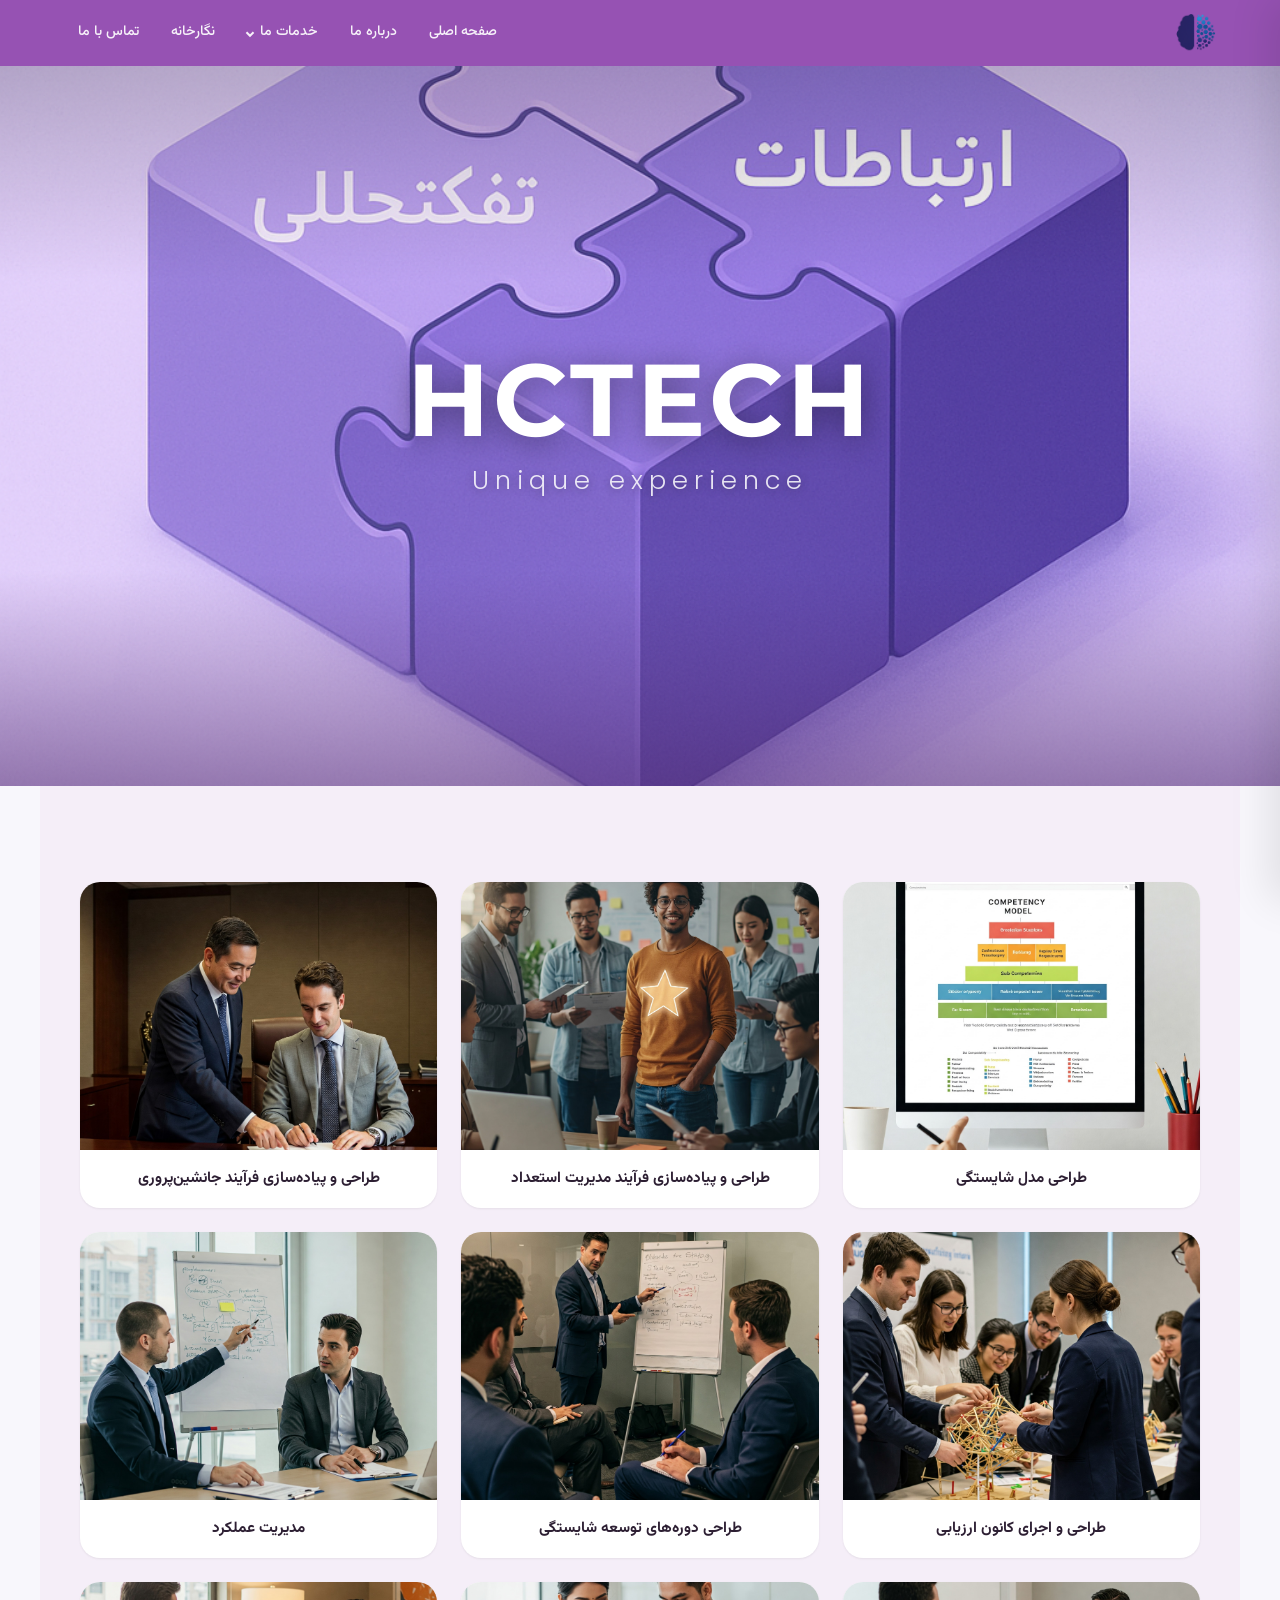
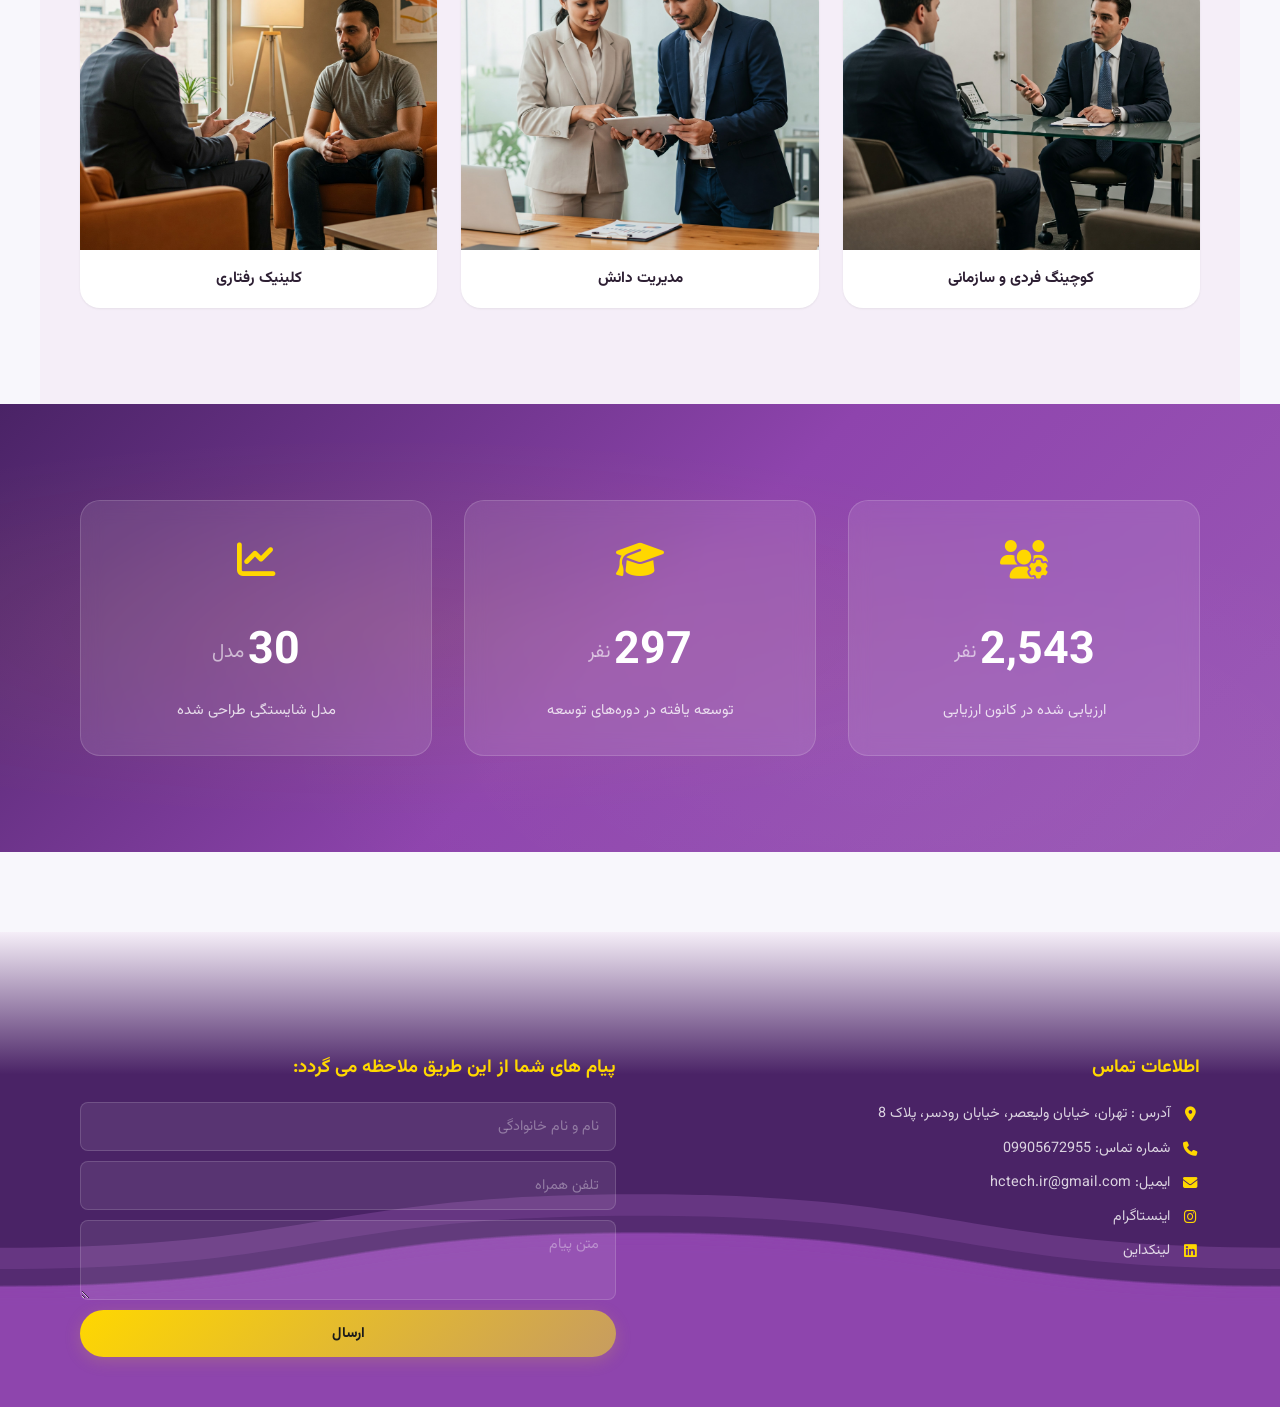
==== commit 594821ee: "Fix: rename video file to remove spaces" ====
--- a/index.html
+++ b/index.html
@@ -65,7 +65,7 @@
     <section class="video-section">
         <div class="video-wrapper">
             <video autoplay muted loop playsinline id="hero-video" poster="./images/model.png">
-                <source src="./video/video 1.mp4" type="video/mp4">
+                <source src="./video/hero-video.mp4" type="video/mp4">
             </video>
             <div class="video-overlay-text fade-in">
                 <h1 class="video-overlay-title">HCTECH</h1>
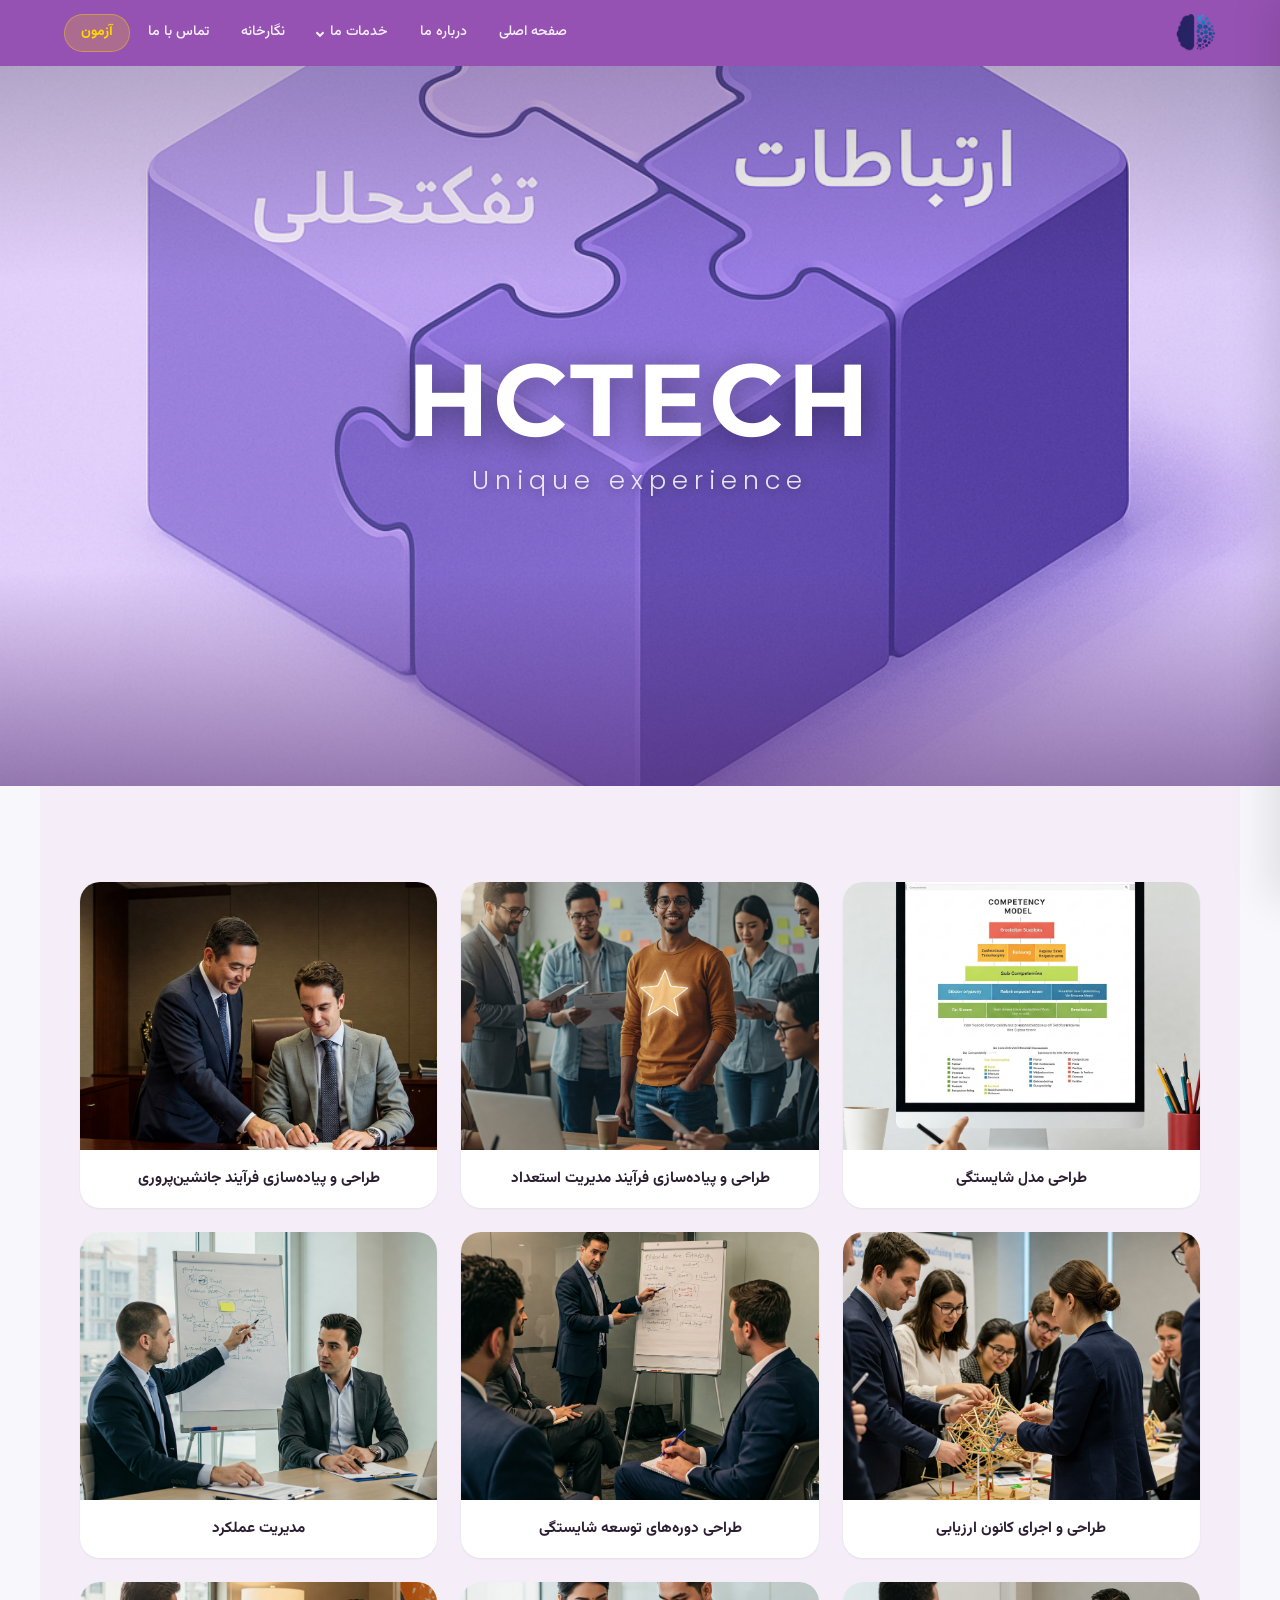
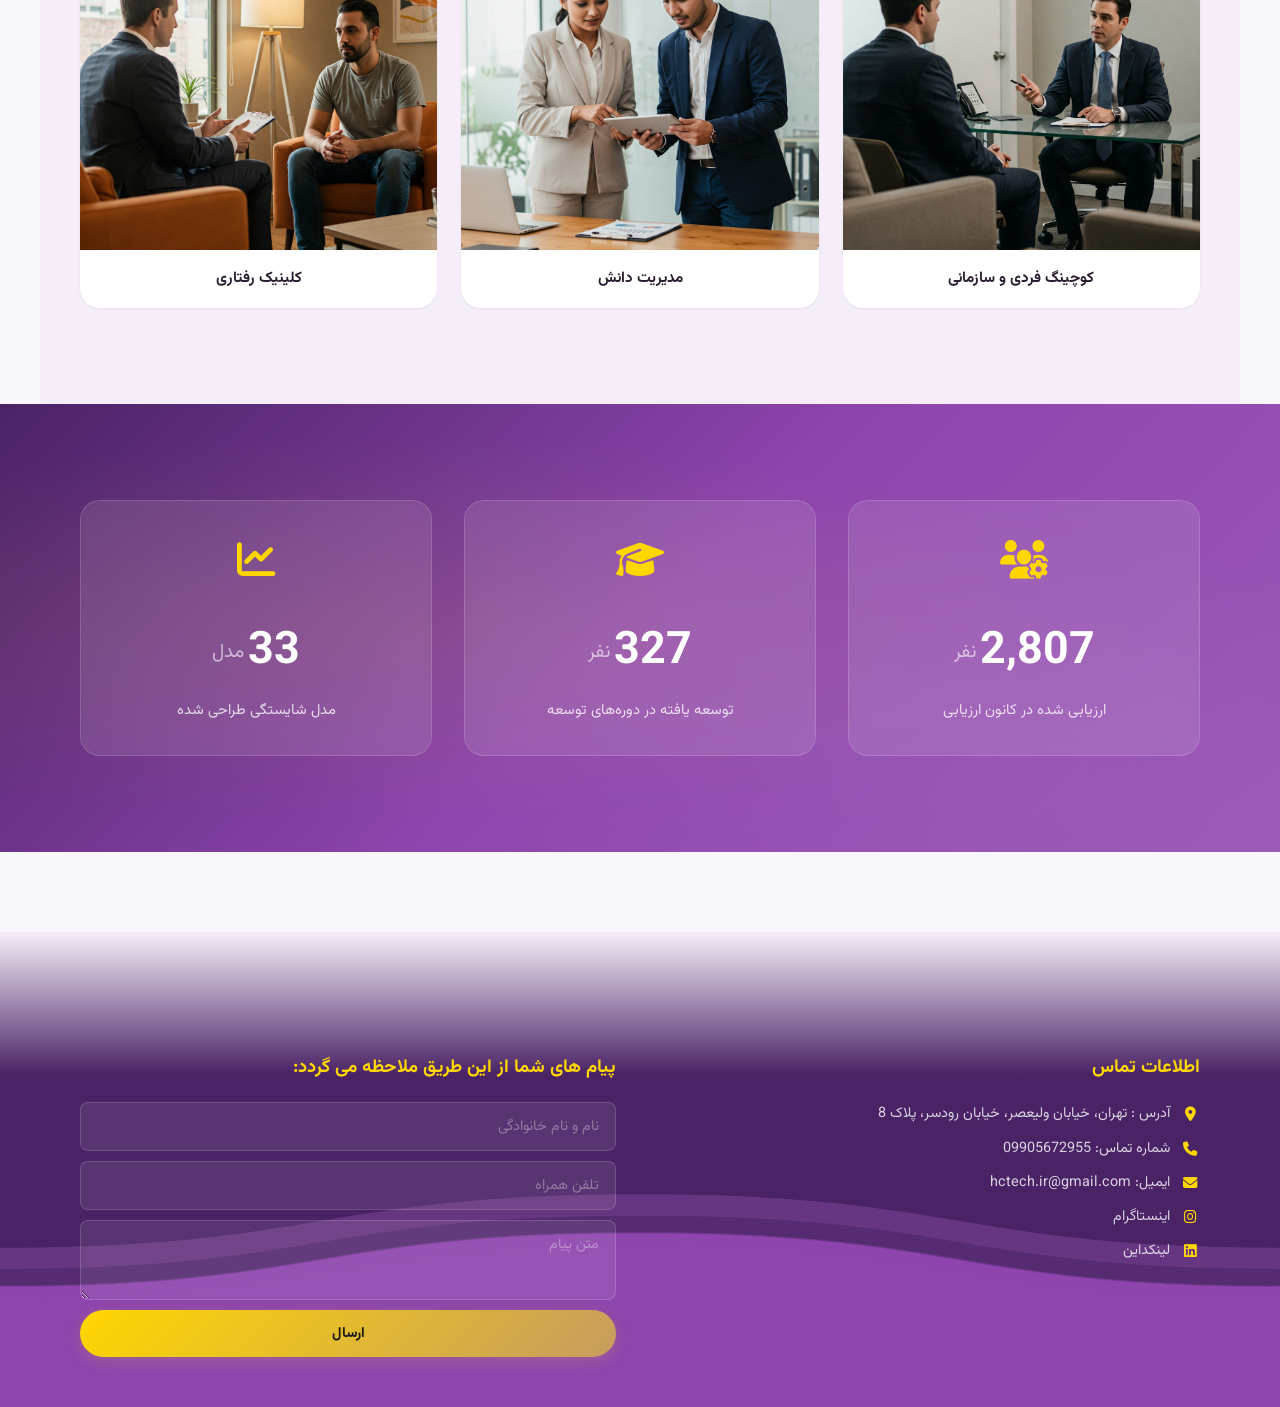
==== commit 097f1fc6: "Fix: exam button, mobile scroll bug, cube face gaps" ====
--- a/index.html
+++ b/index.html
@@ -54,6 +54,7 @@
                     </li>
                     <li><a href="#gallery">نگارخانه</a></li>
                     <li><a href="contact.html">تماس با ما</a></li>
+                    <li><a href="#" class="exam-btn">آزمون</a></li>
                 </ul>
             </nav>
         </div>
--- a/css/main.css
+++ b/css/main.css
@@ -452,6 +452,32 @@
     }
 }
 
+/* Exam Button */
+.exam-btn {
+    background: rgba(255, 215, 0, 0.2) !important;
+    border: 1px solid rgba(255, 215, 0, 0.4) !important;
+    border-radius: 20px !important;
+    padding: 6px 16px !important;
+    color: #FFD700 !important;
+    font-weight: 600 !important;
+}
+
+.exam-btn:hover {
+    background: #FFD700 !important;
+    color: #1a1a1a !important;
+}
+
+.header-scrolled .exam-btn {
+    background: rgba(142, 68, 173, 0.1) !important;
+    border-color: rgba(142, 68, 173, 0.3) !important;
+    color: #8e44ad !important;
+}
+
+.header-scrolled .exam-btn:hover {
+    background: #8e44ad !important;
+    color: #fff !important;
+}
+
 @media (max-width: 480px) {
     .header-container {
         height: 58px;
@@ -460,6 +486,11 @@
 
     .header .logo {
         height: 32px;
+    }
+
+    .exam-btn {
+        padding: 4px 10px !important;
+        font-size: 0.75rem !important;
     }
 }
 
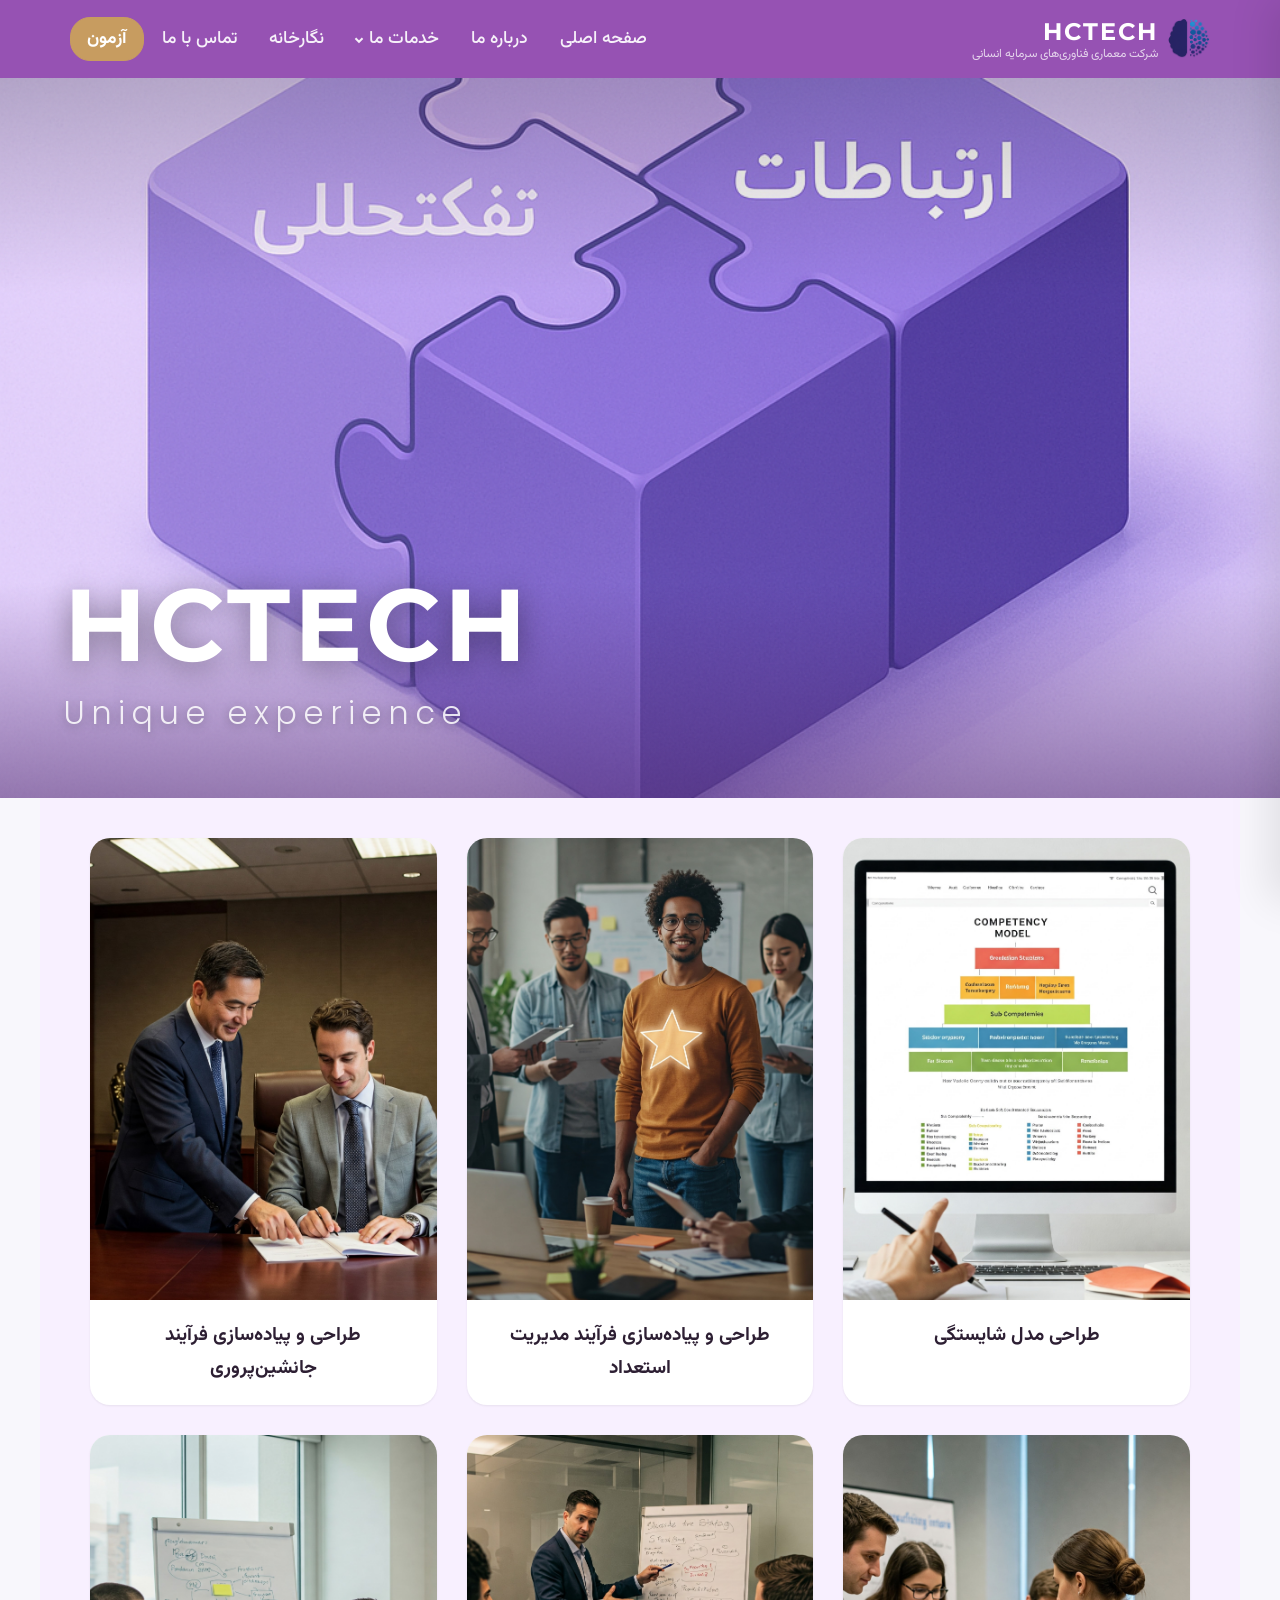
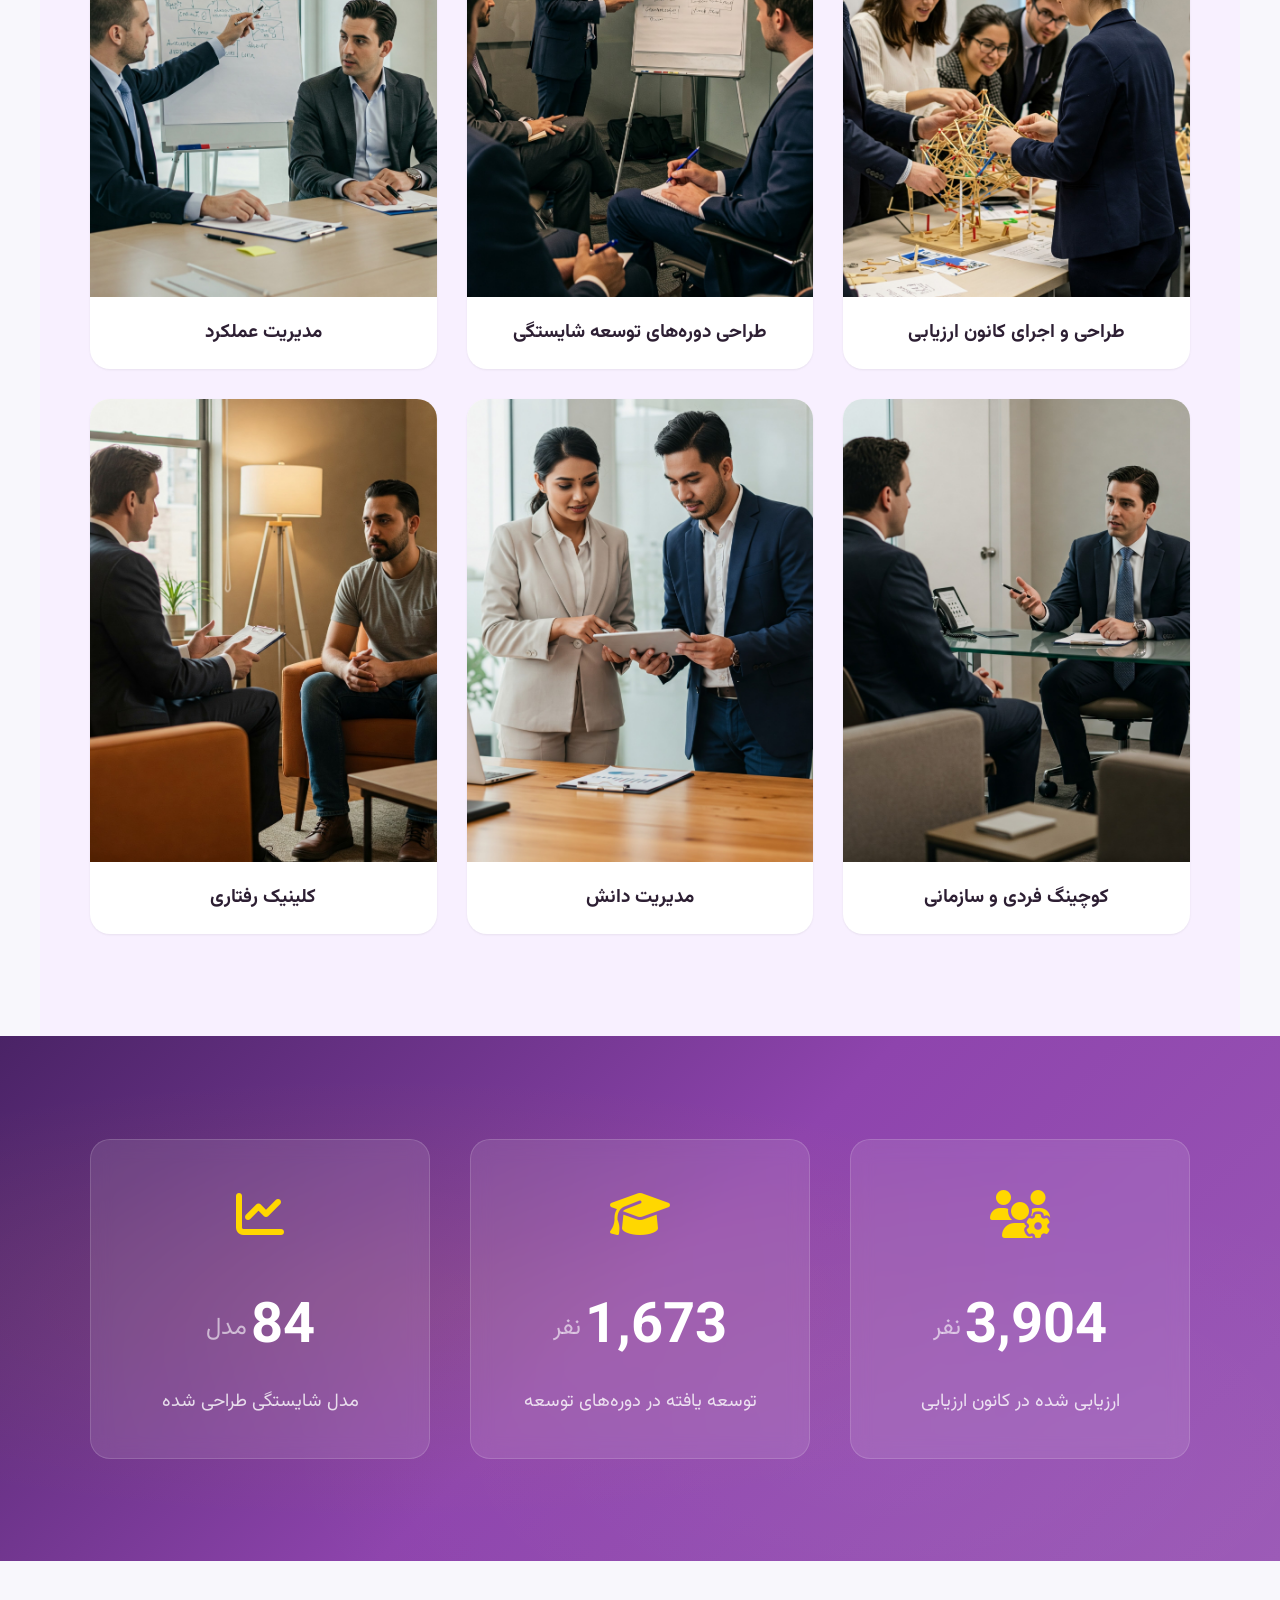
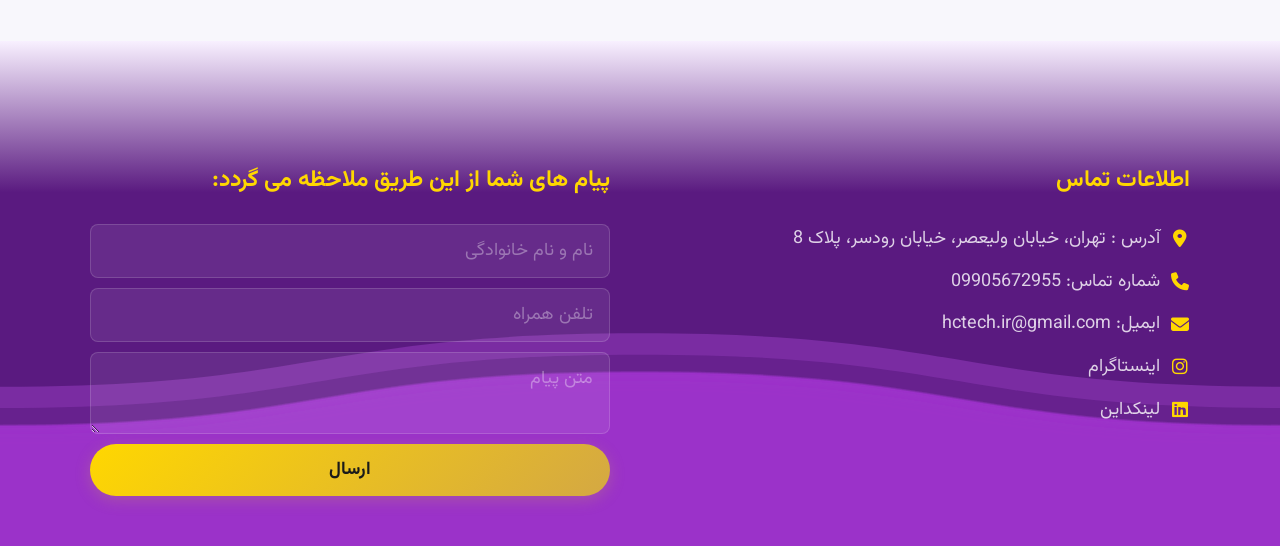
==== commit 8c7e11c1: "Did more specifications" ====
--- a/index.html
+++ b/index.html
@@ -33,6 +33,10 @@
         <div class="header-container">
             <a href="index.html" class="logo-link">
                 <img src="./images/logo.png" alt="HCTECH" class="logo">
+                <div class="logo-text-group">
+                    <span class="logo-text">HCTECH</span>
+                    <span class="logo-subtext">شرکت معماری فناوری‌های سرمایه انسانی</span>
+                </div>
             </a>
             <nav>
                 <ul>
@@ -68,7 +72,7 @@
             <video autoplay muted loop playsinline id="hero-video" poster="./images/model.png">
                 <source src="./video/hero-video.mp4" type="video/mp4">
             </video>
-            <div class="video-overlay-text fade-in">
+            <div class="video-overlay-text fade-in" style="top:auto;bottom:8%;left:5%;transform:none;text-align:left;">
                 <h1 class="video-overlay-title">HCTECH</h1>
                 <p class="video-overlay-subtitle">Unique experience</p>
             </div>
@@ -134,7 +138,7 @@
             <div class="stat-item fade-in-up">
                 <div class="stat-icon"><i class="fas fa-users-cog"></i></div>
                 <div class="stat-number">
-                    <span class="counter" data-target="6000">0</span>
+                    <span class="counter" data-target="7000">0</span>
                     <span class="stat-unit">نفر</span>
                 </div>
                 <h3 class="stat-title">ارزیابی شده در کانون ارزیابی</h3>
@@ -142,7 +146,7 @@
             <div class="stat-item fade-in-up">
                 <div class="stat-icon"><i class="fas fa-graduation-cap"></i></div>
                 <div class="stat-number">
-                    <span class="counter" data-target="700">0</span>
+                    <span class="counter" data-target="3000">0</span>
                     <span class="stat-unit">نفر</span>
                 </div>
                 <h3 class="stat-title">توسعه یافته در دوره‌های توسعه</h3>
@@ -150,7 +154,7 @@
             <div class="stat-item fade-in-up">
                 <div class="stat-icon"><i class="fas fa-chart-line"></i></div>
                 <div class="stat-number">
-                    <span class="counter" data-target="70">0</span>
+                    <span class="counter" data-target="150">0</span>
                     <span class="stat-unit">مدل</span>
                 </div>
                 <h3 class="stat-title">مدل شایستگی طراحی شده</h3>
--- a/css/main.css
+++ b/css/main.css
@@ -42,13 +42,13 @@
    ۲. CSS Variables — Design Tokens
    =========================================== */
 :root {
-    --color-primary: #8e44ad;
-    --color-primary-light: #9b59b6;
-    --color-primary-lighter: #c39bd3;
-    --color-primary-dark: #4a2366;
-    --color-primary-bg: #f5eef8;
+    --color-primary: #9b30c9;
+    --color-primary-light: #b44de0;
+    --color-primary-lighter: #d49ef0;
+    --color-primary-dark: #5a1a80;
+    --color-primary-bg: #f8f0ff;
     --color-accent: #FFD700;
-    --color-gold: #c79c60;
+    --color-gold: #d4a843;
     --color-white: #ffffff;
     --color-white-soft: #fafafa;
     --color-gray-50: #f8f9fa;
@@ -96,7 +96,7 @@
 
 html {
     scroll-behavior: smooth;
-    font-size: 16px;
+    font-size: 20px;
     -webkit-text-size-adjust: 100%;
 }
 
@@ -220,17 +220,24 @@
     max-width: 1200px;
     margin: 0 auto;
     padding: 0 1.5rem;
-    height: 66px;
+    height: 78px;
     transition: height 0.3s ease;
 }
 
 .header-scrolled .header-container {
-    height: 58px;
-}
-
-/* لوگو — فقط یک تعریف */
+    height: 64px;
+}
+
+/* لوگو — عکس + متن کنارش */
+.logo-link {
+    display: flex;
+    align-items: center;
+    gap: 10px;
+    text-decoration: none;
+}
+
 .header .logo {
-    height: 40px;
+    height: 42px;
     width: auto;
     object-fit: contain;
     transition: height 0.3s ease;
@@ -238,7 +245,40 @@
 }
 
 .header-scrolled .logo {
-    height: 34px;
+    height: 36px;
+}
+
+.logo-text-group {
+    display: flex;
+    flex-direction: column;
+    line-height: 1.3;
+}
+
+.logo-text {
+    font-family: 'Montserrat', system-ui, -apple-system, sans-serif;
+    font-size: 1.2rem;
+    font-weight: 700;
+    color: #fff;
+    letter-spacing: 2px;
+    transition: font-size 0.3s ease;
+}
+
+.logo-subtext {
+    font-size: 0.6rem;
+    color: rgba(255, 255, 255, 0.75);
+    font-weight: 400;
+    white-space: nowrap;
+    transition: font-size 0.3s ease;
+}
+
+.header-scrolled .logo-text {
+    color: #8e44ad;
+    font-size: 1.05rem;
+}
+
+.header-scrolled .logo-subtext {
+    color: #666;
+    font-size: 0.55rem;
 }
 
 /* Navigation */
@@ -454,27 +494,29 @@
 
 /* Exam Button */
 .exam-btn {
-    background: rgba(255, 215, 0, 0.2) !important;
-    border: 1px solid rgba(255, 215, 0, 0.4) !important;
+    background: #c79c60 !important;
+    border: 1px solid #c79c60 !important;
     border-radius: 20px !important;
     padding: 6px 16px !important;
-    color: #FFD700 !important;
+    color: #fff !important;
     font-weight: 600 !important;
 }
 
 .exam-btn:hover {
     background: #FFD700 !important;
+    border-color: #FFD700 !important;
     color: #1a1a1a !important;
 }
 
 .header-scrolled .exam-btn {
-    background: rgba(142, 68, 173, 0.1) !important;
-    border-color: rgba(142, 68, 173, 0.3) !important;
-    color: #8e44ad !important;
+    background: #c79c60 !important;
+    border-color: #c79c60 !important;
+    color: #fff !important;
 }
 
 .header-scrolled .exam-btn:hover {
     background: #8e44ad !important;
+    border-color: #8e44ad !important;
     color: #fff !important;
 }
 
@@ -565,7 +607,7 @@
     display: grid;
     grid-template-columns: repeat(auto-fill, minmax(280px, 1fr));
     gap: 1.5rem;
-    padding: var(--section-gap) var(--container-padding);
+    padding: 2rem var(--container-padding) var(--section-gap);
     background: var(--color-primary-bg);
     max-width: var(--container-max);
     margin: 0 auto;
@@ -587,7 +629,7 @@
 
 .service-card img {
     width: 100%;
-    aspect-ratio: 4/3;
+    aspect-ratio: 3/4;
     object-fit: cover;
     transition: transform 0.5s ease;
 }
@@ -1452,6 +1494,14 @@
 @media (max-width: 767px) {
     .contact-grid {
         grid-template-columns: 1fr;
+
+        .wave-container {
+            display: none;
+        }
+
+        footer {
+            padding: 60px 0 30px;
+        }
     }
 
     .contact-hero {
